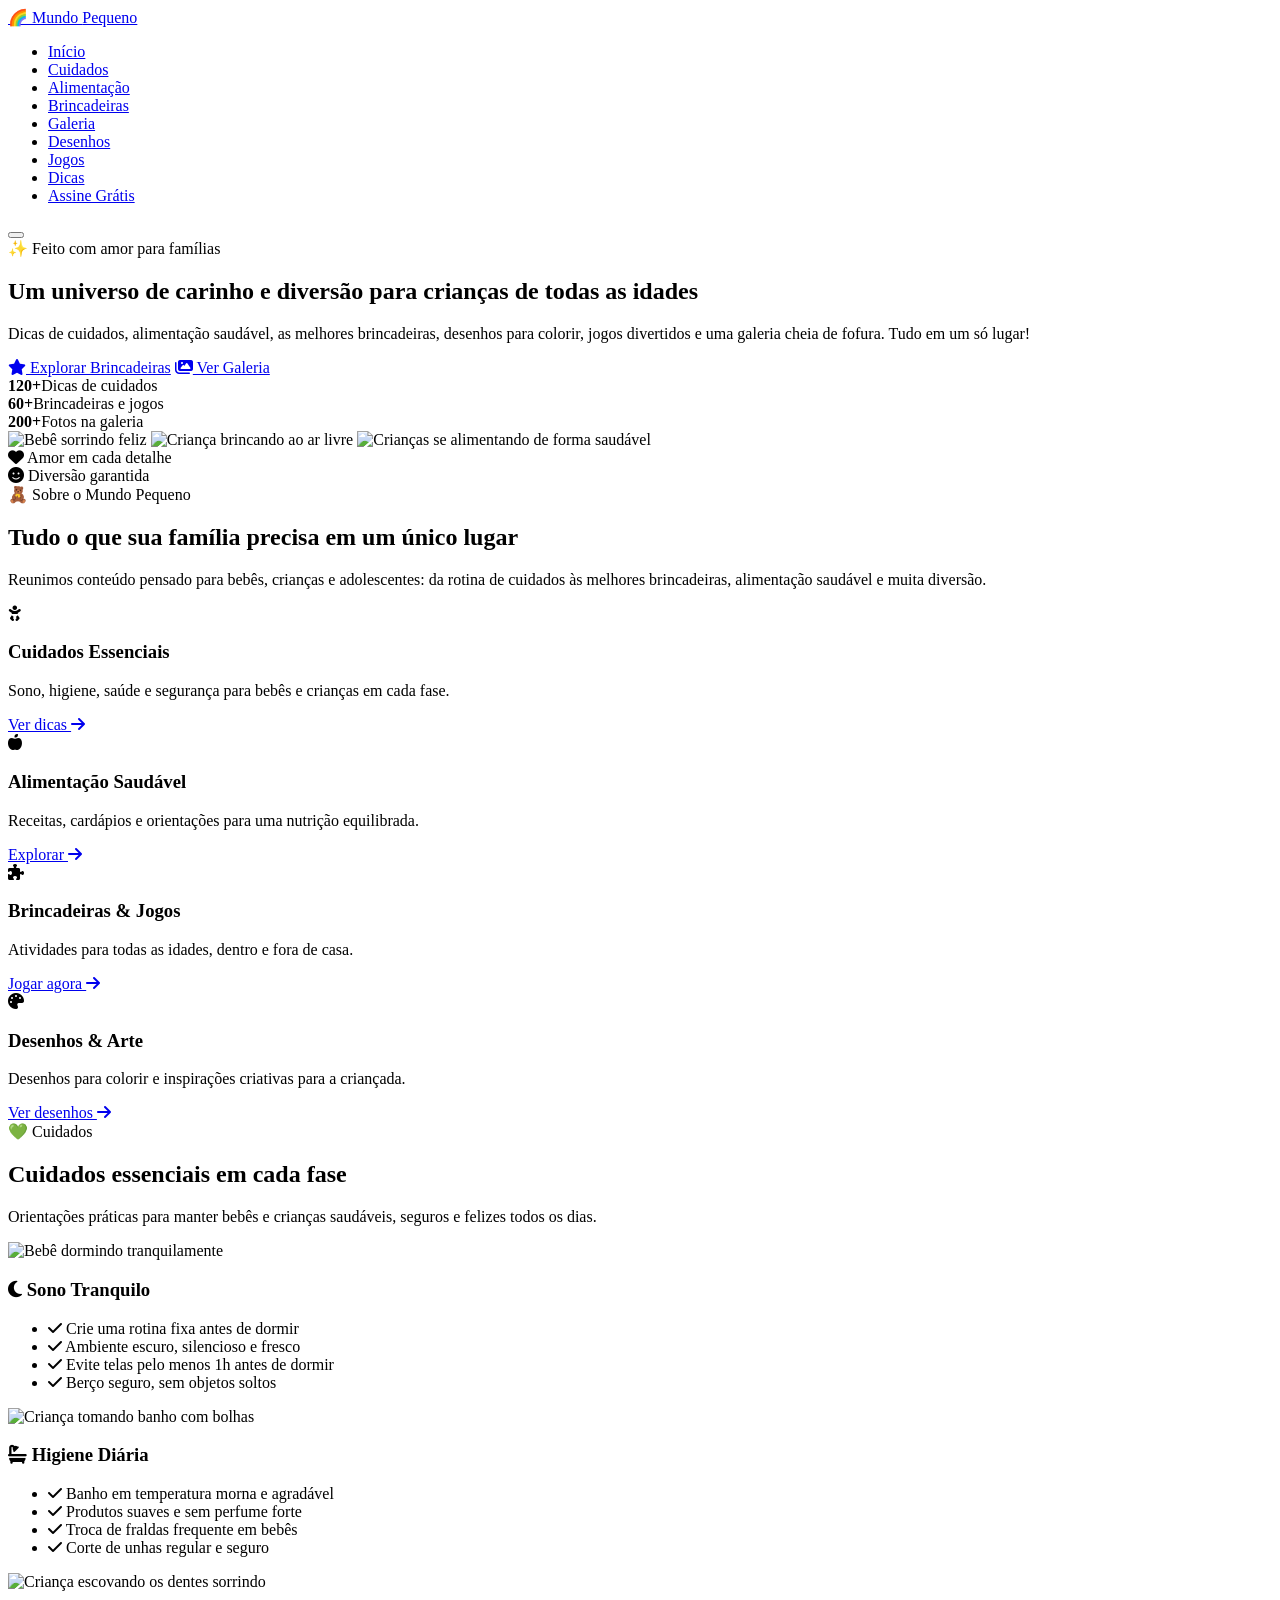
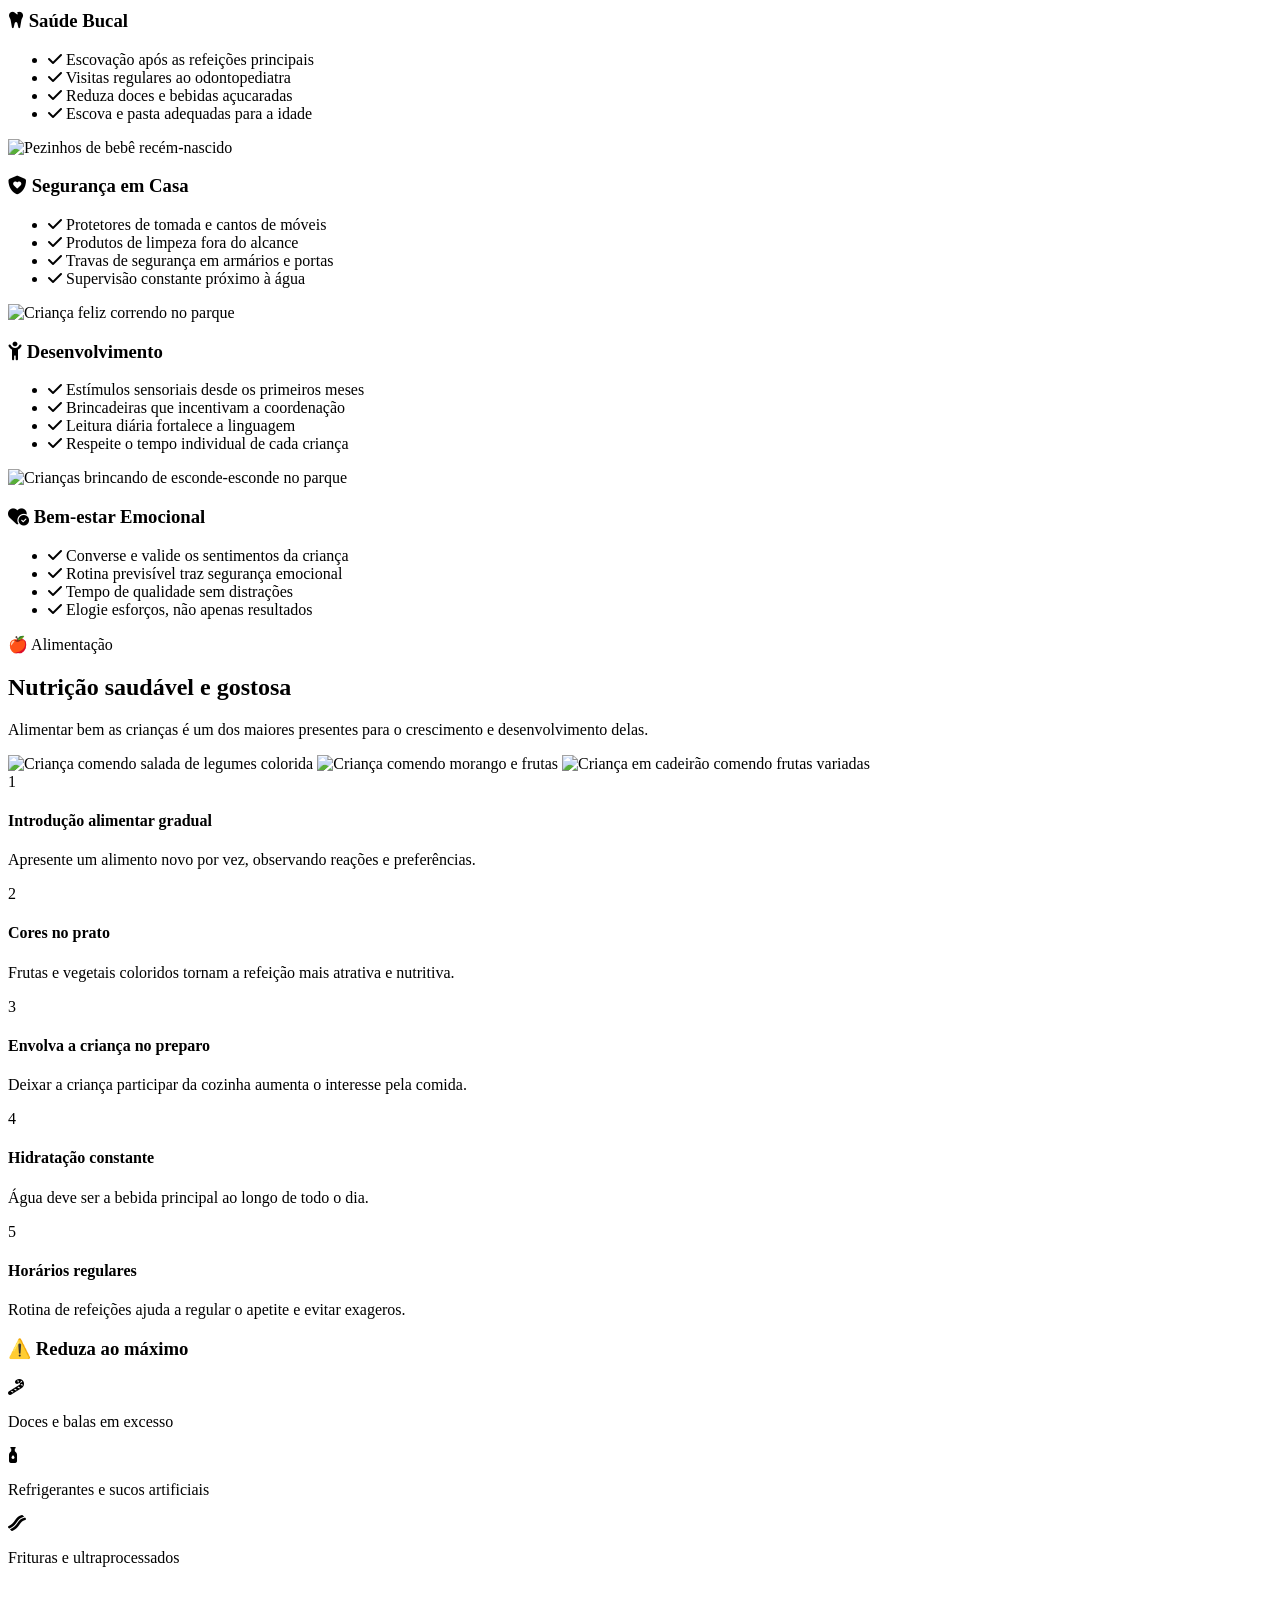
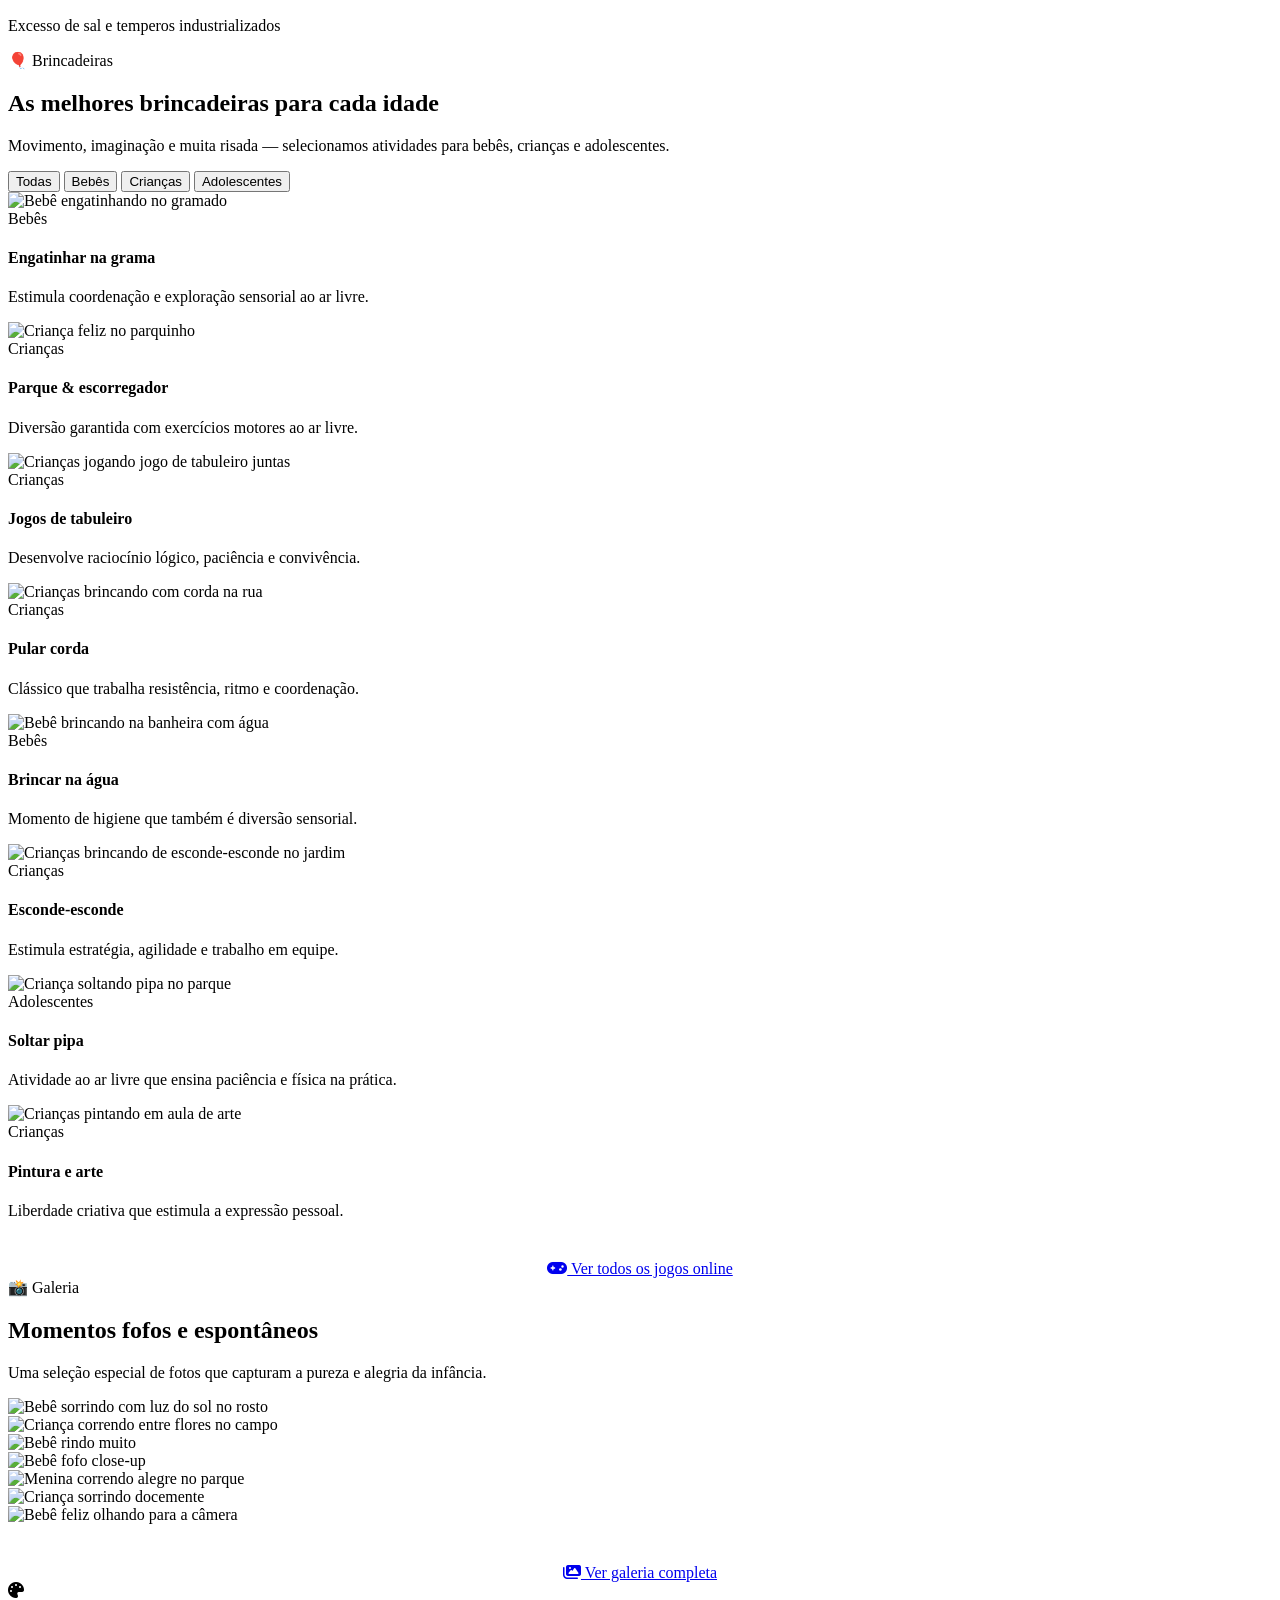
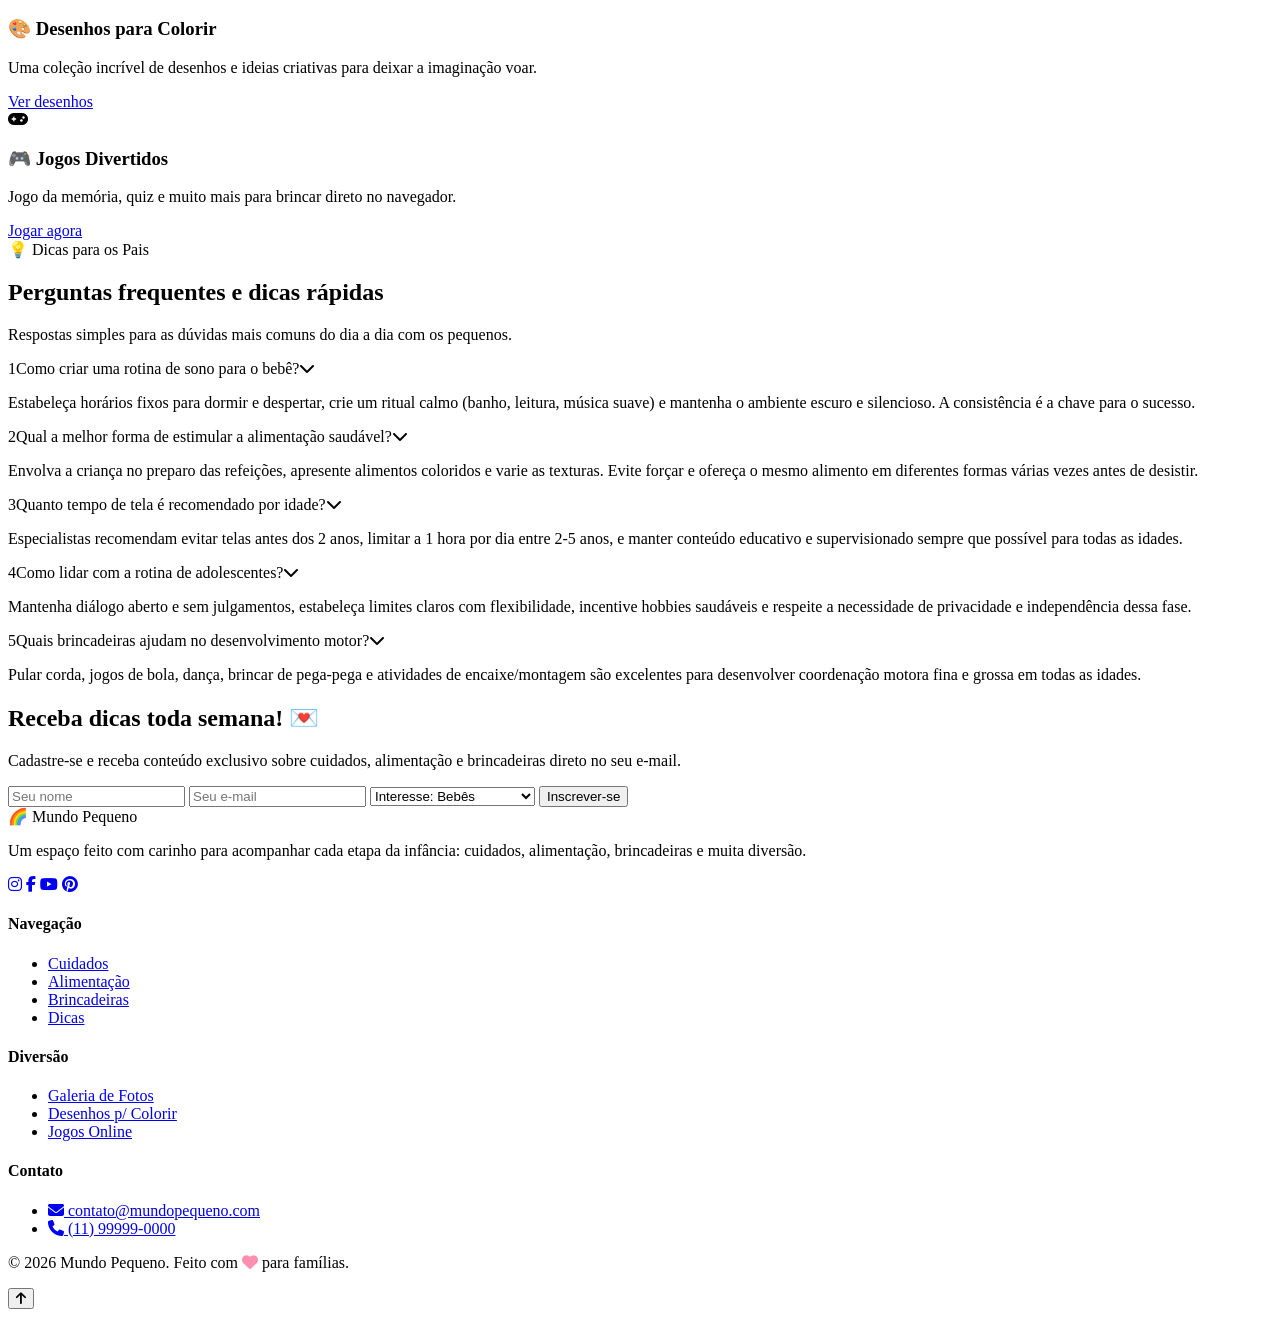
==== index.html @ c7234afe "Add files via upload" ====
<!DOCTYPE html>
<html lang="pt-BR">
<head>
<meta charset="UTF-8">
<meta name="viewport" content="width=device-width, initial-scale=1.0">
<title>Mundo Pequeno 🌈 | Cuidados, Alimentação, Brincadeiras e Diversão Infantil</title>
<meta name="description" content="Site completo para o universo infantil: dicas de cuidados, alimentação saudável, brincadeiras, galeria de fotos, desenhos para colorir e jogos para bebês, crianças e adolescentes.">
<link rel="icon" href="https://cdn.jsdelivr.net/gh/twitter/twemoji@14.0.2/assets/72x72/1f308.png">

<!-- Fonts -->
<link rel="preconnect" href="https://fonts.googleapis.com">
<link href="https://fonts.googleapis.com/css2?family=Baloo+2:wght@500;600;700;800&family=Nunito:wght@400;600;700;800&display=swap" rel="stylesheet">
<!-- Font Awesome -->
<link rel="stylesheet" href="https://cdn.jsdelivr.net/npm/@fortawesome/fontawesome-free@6.4.0/css/all.min.css">
<!-- Styles -->
<link rel="stylesheet" href="css/style.css">
</head>
<body>

<!-- ===================== HEADER ===================== -->
<header class="site-header">
  <nav class="nav">
    <a href="index.html" class="logo"><span class="emoji-logo">🌈</span> Mundo <span>Pequeno</span></a>
    <ul class="nav-links" id="navLinks">
      <li><a href="index.html" class="active">Início</a></li>
      <li><a href="index.html#cuidados">Cuidados</a></li>
      <li><a href="index.html#alimentacao">Alimentação</a></li>
      <li><a href="index.html#brincadeiras">Brincadeiras</a></li>
      <li><a href="galeria.html">Galeria</a></li>
      <li><a href="desenhos.html">Desenhos</a></li>
      <li><a href="jogos.html">Jogos</a></li>
      <li><a href="index.html#dicas">Dicas</a></li>
      <li class="nav-cta"><a href="index.html#newsletter" class="btn btn-primary btn-sm">Assine Grátis</a></li>
    </ul>
    <button class="nav-toggle" id="navToggle" aria-label="Abrir menu"><span></span><span></span><span></span></button>
  </nav>
</header>

<!-- ===================== HERO ===================== -->
<section class="hero">
  <div class="hero-blob blob1"></div>
  <div class="hero-blob blob2"></div>
  <div class="hero-blob blob3"></div>
  <div class="container">
    <div class="hero-text reveal">
      <div class="section-tag yellow">✨ Feito com amor para famílias</div>
      <h1>Um universo de <span class="highlight">carinho e diversão</span> para crianças de todas as idades</h1>
      <p>Dicas de cuidados, alimentação saudável, as melhores brincadeiras, desenhos para colorir, jogos divertidos e uma galeria cheia de fofura. Tudo em um só lugar!</p>
      <div class="hero-actions">
        <a href="#brincadeiras" class="btn btn-primary"><i class="fa-solid fa-star"></i> Explorar Brincadeiras</a>
        <a href="galeria.html" class="btn btn-outline"><i class="fa-solid fa-images"></i> Ver Galeria</a>
      </div>
      <div class="hero-stats">
        <div><strong>120+</strong><span>Dicas de cuidados</span></div>
        <div><strong>60+</strong><span>Brincadeiras e jogos</span></div>
        <div><strong>200+</strong><span>Fotos na galeria</span></div>
      </div>
    </div>
    <div class="hero-visual reveal">
      <div class="hero-collage">
        <img class="img-a" src="https://sspark.genspark.ai/cfimages?u1=ndhddeLZFWGT2QNLQLzmzCzusl1w2wdhWSH6RtxrP0ZmwlwBD2rYt%2BAk1T1cfhvJv9oaSDErAEjLbPTglNGLpMYn3vOj9%2BGTQF0q&u2=%2FpJAjtqTDEt%2Bv%2FnV&width=2560" alt="Bebê sorrindo feliz">
        <img class="img-b" src="https://sspark.genspark.ai/cfimages?u1=sq%2FdChuBsilrIP0kUiHwhEnHzd21ASDwmM4%2FX1Q2prAy%2FHlsdmsuT29CQCB0xhvbdVTfQ4jKev2x16%2BxjpSe3aecvdFaQqA3PClxIDDxd3gYcErjgdaeg5ebf7ZAbTrmDshU4rAj7OAtQ36Ijgp3hPjaivil9%2BxL4hEMaro5qu2HPexer6CP4VsibmePYTFvgov9rE9KMGYHrJi2E41amC5YhWYyPbE963RKEIhJ1jgO%2B1okI%2BOQ%2Fixalp9OQj6JjfrClPlvh3zZzdbg6FYpjcZEMfpAiT3H0Sn%2FFqn4ydJrOk9ASRVih2UBYKpBSlzKRWIW2mLkzseziK8yDk3sRILpL%2B51grY9Fn5dU75UTowiDeXPWsBm4HMZSLF9lea4HuyIcrsiCw%3D%3D&u2=JjXtiTSMwsQxv06s&width=2560" alt="Criança brincando ao ar livre">
        <img class="img-c" src="https://sspark.genspark.ai/cfimages?u1=r4Ri88BT7HFJQ0FpOQrWkrVo%2Ba35sAXn6kMqQ68KtFivlke5jJFszJsAVTYFjuXnDdPZ1t64f9bNAXzkN65nDg3AL8Xf%2FTyO5yVhVOJXU%2B%2BkOhpqom5V&u2=1a46YhzGxe0jX9Fd&width=2560" alt="Crianças se alimentando de forma saudável">
      </div>
      <div class="hero-sticker sticker1"><i class="fa-solid fa-heart"></i> Amor em cada detalhe</div>
      <div class="hero-sticker sticker2"><i class="fa-solid fa-face-smile"></i> Diversão garantida</div>
    </div>
  </div>
</section>

<!-- ===================== FEATURES / SOBRE ===================== -->
<section id="sobre">
  <div class="container">
    <div class="section-head reveal">
      <div class="section-tag">🧸 Sobre o Mundo Pequeno</div>
      <h2>Tudo o que sua família precisa em um único lugar</h2>
      <p>Reunimos conteúdo pensado para bebês, crianças e adolescentes: da rotina de cuidados às melhores brincadeiras, alimentação saudável e muita diversão.</p>
    </div>
    <div class="features-grid">
      <div class="feature-card reveal">
        <div class="feature-icon"><i class="fa-solid fa-baby"></i></div>
        <h3>Cuidados Essenciais</h3>
        <p>Sono, higiene, saúde e segurança para bebês e crianças em cada fase.</p>
        <a href="#cuidados" class="feature-link">Ver dicas <i class="fa-solid fa-arrow-right"></i></a>
      </div>
      <div class="feature-card reveal">
        <div class="feature-icon"><i class="fa-solid fa-apple-whole"></i></div>
        <h3>Alimentação Saudável</h3>
        <p>Receitas, cardápios e orientações para uma nutrição equilibrada.</p>
        <a href="#alimentacao" class="feature-link">Explorar <i class="fa-solid fa-arrow-right"></i></a>
      </div>
      <div class="feature-card reveal">
        <div class="feature-icon"><i class="fa-solid fa-puzzle-piece"></i></div>
        <h3>Brincadeiras & Jogos</h3>
        <p>Atividades para todas as idades, dentro e fora de casa.</p>
        <a href="jogos.html" class="feature-link">Jogar agora <i class="fa-solid fa-arrow-right"></i></a>
      </div>
      <div class="feature-card reveal">
        <div class="feature-icon"><i class="fa-solid fa-palette"></i></div>
        <h3>Desenhos & Arte</h3>
        <p>Desenhos para colorir e inspirações criativas para a criançada.</p>
        <a href="desenhos.html" class="feature-link">Ver desenhos <i class="fa-solid fa-arrow-right"></i></a>
      </div>
    </div>
  </div>
</section>

<!-- ===================== CUIDADOS ===================== -->
<section id="cuidados" class="cuidados-section">
  <div class="container">
    <div class="section-head reveal">
      <div class="section-tag green">💚 Cuidados</div>
      <h2>Cuidados essenciais em cada fase</h2>
      <p>Orientações práticas para manter bebês e crianças saudáveis, seguros e felizes todos os dias.</p>
    </div>
    <div class="cuidados-grid">
      <div class="cuidado-card reveal">
        <img src="https://sspark.genspark.ai/cfimages?u1=lqxjFW4EWamgClfJaOi7j3qQrhrckqUYXG%2BBSBIE9vl8zCY6faBtvGXS0LJOXTqwElRRoZD%2FazyrmLFX%2Fxf0LM5llwIDwR5S3mZoVtj7sfRWgij8uOy%2BXg%3D%3D&u2=bfh9ZD2XS4rYUA5O&width=2560" alt="Bebê dormindo tranquilamente">
        <div class="cuidado-body">
          <h3><i class="fa-solid fa-moon"></i> Sono Tranquilo</h3>
          <ul>
            <li><i class="fa-solid fa-check"></i> Crie uma rotina fixa antes de dormir</li>
            <li><i class="fa-solid fa-check"></i> Ambiente escuro, silencioso e fresco</li>
            <li><i class="fa-solid fa-check"></i> Evite telas pelo menos 1h antes de dormir</li>
            <li><i class="fa-solid fa-check"></i> Berço seguro, sem objetos soltos</li>
          </ul>
        </div>
      </div>
      <div class="cuidado-card reveal">
        <img src="https://sspark.genspark.ai/cfimages?u1=3hzPzi%2FlWdgzvvhQvLQppEKipWoZSXe8s3RhnkZc2P5yAjwGRBTB5sO%2BJKe%2BFnP%2BGKwkSBRarwbZQ9JE%2BCOwZd0vJzrrh8pve8WIpVD%2FXjL4ffl1QKHhltVjweWtgAngxQxthczsH98G&u2=s6V7SWyBQr2RfD75&width=2560" alt="Criança tomando banho com bolhas">
        <div class="cuidado-body">
          <h3><i class="fa-solid fa-bath"></i> Higiene Diária</h3>
          <ul>
            <li><i class="fa-solid fa-check"></i> Banho em temperatura morna e agradável</li>
            <li><i class="fa-solid fa-check"></i> Produtos suaves e sem perfume forte</li>
            <li><i class="fa-solid fa-check"></i> Troca de fraldas frequente em bebês</li>
            <li><i class="fa-solid fa-check"></i> Corte de unhas regular e seguro</li>
          </ul>
        </div>
      </div>
      <div class="cuidado-card reveal">
        <img src="https://sspark.genspark.ai/cfimages?u1=ey9y7p5x02z2zT83NVt3p1A9sggBs3zVqEpghvtxPZhaxWQaR10sMzQ5%2FCbDbmUW7YM9H9wj%2BmbscYWw5DpZxo856wpdLZpDIhcq%2BEWYGLh8zKBxHRClBIBMx9rrL84wZKJmUvsxHCPqOFc%3D&u2=iGVSngYxK3zg8Rce&width=2560" alt="Criança escovando os dentes sorrindo">
        <div class="cuidado-body">
          <h3><i class="fa-solid fa-tooth"></i> Saúde Bucal</h3>
          <ul>
            <li><i class="fa-solid fa-check"></i> Escovação após as refeições principais</li>
            <li><i class="fa-solid fa-check"></i> Visitas regulares ao odontopediatra</li>
            <li><i class="fa-solid fa-check"></i> Reduza doces e bebidas açucaradas</li>
            <li><i class="fa-solid fa-check"></i> Escova e pasta adequadas para a idade</li>
          </ul>
        </div>
      </div>
      <div class="cuidado-card reveal">
        <img src="https://sspark.genspark.ai/cfimages?u1=GqDWG23xCzHfJBTRkZeLnIqSGfOPdhkVPpeD1703GwXiyoiWSaqoHYmYqNs%2BW8WijkrIZ8GRK2JBOWyUqSAaiVXEZqMDWj%2Bqi0j6NTELcP6hO2F2MH6U8Drpd6QCR8E%3D&u2=B2mxKicVVddRcngL&width=2560" alt="Pezinhos de bebê recém-nascido">
        <div class="cuidado-body">
          <h3><i class="fa-solid fa-shield-heart"></i> Segurança em Casa</h3>
          <ul>
            <li><i class="fa-solid fa-check"></i> Protetores de tomada e cantos de móveis</li>
            <li><i class="fa-solid fa-check"></i> Produtos de limpeza fora do alcance</li>
            <li><i class="fa-solid fa-check"></i> Travas de segurança em armários e portas</li>
            <li><i class="fa-solid fa-check"></i> Supervisão constante próximo à água</li>
          </ul>
        </div>
      </div>
      <div class="cuidado-card reveal">
        <img src="https://sspark.genspark.ai/cfimages?u1=r4Ri88BT7HFJQ0FpOQrWkrVo%2Ba35sAXn6kMqQ68KtFivlke5jJFszJsAVTYFjuXnDdPZ1t64f9bNAXzkN65nDg3AL8Xf%2FTyO5yVhVOJXU%2B%2BkOhpqom5V&u2=1a46YhzGxe0jX9Fd&width=2560" alt="Criança feliz correndo no parque">
        <div class="cuidado-body">
          <h3><i class="fa-solid fa-child-reaching"></i> Desenvolvimento</h3>
          <ul>
            <li><i class="fa-solid fa-check"></i> Estímulos sensoriais desde os primeiros meses</li>
            <li><i class="fa-solid fa-check"></i> Brincadeiras que incentivam a coordenação</li>
            <li><i class="fa-solid fa-check"></i> Leitura diária fortalece a linguagem</li>
            <li><i class="fa-solid fa-check"></i> Respeite o tempo individual de cada criança</li>
          </ul>
        </div>
      </div>
      <div class="cuidado-card reveal">
        <img src="https://sspark.genspark.ai/cfimages?u1=zIX9o4x3z6KH9tD9zTuEuiXHLIKf2rS5O%2BJs%2BmXN%2BcTuvTehCkzPmVnLlzbAIiXDXrfaTIdqW0TjTwdDSJ6gE6YTjxG2AZzJnH0HW6meor0aIV0FEryC%2FhxWPiUdqLJQu7WPuCyxLilllU4muFNAEx%2Biag%3D%3D&u2=KTcwrXeIgag5ppl1&width=2560" alt="Crianças brincando de esconde-esconde no parque">
        <div class="cuidado-body">
          <h3><i class="fa-solid fa-heart-circle-check"></i> Bem-estar Emocional</h3>
          <ul>
            <li><i class="fa-solid fa-check"></i> Converse e valide os sentimentos da criança</li>
            <li><i class="fa-solid fa-check"></i> Rotina previsível traz segurança emocional</li>
            <li><i class="fa-solid fa-check"></i> Tempo de qualidade sem distrações</li>
            <li><i class="fa-solid fa-check"></i> Elogie esforços, não apenas resultados</li>
          </ul>
        </div>
      </div>
    </div>
  </div>
</section>

<!-- ===================== ALIMENTAÇÃO ===================== -->
<section id="alimentacao" class="alimentacao-section">
  <div class="container">
    <div class="section-head reveal">
      <div class="section-tag yellow">🍎 Alimentação</div>
      <h2>Nutrição saudável e gostosa</h2>
      <p>Alimentar bem as crianças é um dos maiores presentes para o crescimento e desenvolvimento delas.</p>
    </div>
    <div class="alimentacao-wrap">
      <div class="alimentacao-imgs reveal">
        <img src="https://sspark.genspark.ai/cfimages?u1=ZKTM0e5CzXag6FHr%2B5U7Ea8sr9tWd%2B0Kv%2F19orjW7xzfxcWVRiq2DzjCu3D8LRmArNO6lWsaVP60xgjQvDSffSvbUJLDsTP%2BtN%2BZA%2FeQfewbdvDUlJJKfoTht6je3oleZ8IU5WjwO%2Fw3ft8j14mB9d9UUqb87VC8nVnbDwa9nardIBvo2hw%3D&u2=2hmnY5ufBSFMyHn7&width=2560" alt="Criança comendo salada de legumes colorida">
        <img src="https://sspark.genspark.ai/cfimages?u1=9FxZXdM4X4CzOMcz3gTHTyas1kIEHZJN12BxcW1SlRtGMaehAtfrirt5HQFbJVjVk7xa3nz%2FELOdaUDOUrVTUymYnw40bvQy07XpS7xs2qSfy9FskDpMtvTRBbnT1rObOOAXxnR7ljIhXD0OyQ9QrkVKyqpJoX42kvm%2BRxe6vRT1zEdbNLU5r9oHgi6O0zL9KoLrXtHz2ph8XJ6kkJwSRuVQbZRuvFruAl19jXsMpg9X%2FYKhVhE%2B2MFSSIdjP56OTeE%3D&u2=9HQf231Tcwx0kzrl&width=2560" alt="Criança comendo morango e frutas">
        <img src="https://sspark.genspark.ai/cfimages?u1=86lqR08vA5sWLrkDV4EsVoRUqktRRds6ESJ%2B%2FUfinsac5YedhL5WdPklPvlC%2BTSqW67JJ3TlSVY0QU8QCVzZT%2BdVcO3mgRHmUv05ErMwGKTNpexl6Dhu8gX8v1TBcQ%3D%3D&u2=K5OYk6gUGHNbGBi9&width=2560" alt="Criança em cadeirão comendo frutas variadas">
      </div>
      <div class="plate-tips">
        <div class="plate-tip reveal">
          <div class="num">1</div>
          <div><h4>Introdução alimentar gradual</h4><p>Apresente um alimento novo por vez, observando reações e preferências.</p></div>
        </div>
        <div class="plate-tip reveal">
          <div class="num">2</div>
          <div><h4>Cores no prato</h4><p>Frutas e vegetais coloridos tornam a refeição mais atrativa e nutritiva.</p></div>
        </div>
        <div class="plate-tip reveal">
          <div class="num">3</div>
          <div><h4>Envolva a criança no preparo</h4><p>Deixar a criança participar da cozinha aumenta o interesse pela comida.</p></div>
        </div>
        <div class="plate-tip reveal">
          <div class="num">4</div>
          <div><h4>Hidratação constante</h4><p>Água deve ser a bebida principal ao longo de todo o dia.</p></div>
        </div>
        <div class="plate-tip reveal">
          <div class="num">5</div>
          <div><h4>Horários regulares</h4><p>Rotina de refeições ajuda a regular o apetite e evitar exageros.</p></div>
        </div>
      </div>
    </div>

    <div class="food-avoid reveal">
      <h3>⚠️ Reduza ao máximo</h3>
      <div class="avoid-grid">
        <div class="item"><i class="fa-solid fa-candy-cane"></i><p>Doces e balas em excesso</p></div>
        <div class="item"><i class="fa-solid fa-bottle-droplet"></i><p>Refrigerantes e sucos artificiais</p></div>
        <div class="item"><i class="fa-solid fa-bacon"></i><p>Frituras e ultraprocessados</p></div>
        <div class="item"><i class="fa-solid fa-salt-shaker"></i><p>Excesso de sal e temperos industrializados</p></div>
      </div>
    </div>
  </div>
</section>

<!-- ===================== BRINCADEIRAS ===================== -->
<section id="brincadeiras" class="brincadeiras-section">
  <div class="container">
    <div class="section-head reveal">
      <div class="section-tag blue">🎈 Brincadeiras</div>
      <h2>As melhores brincadeiras para cada idade</h2>
      <p>Movimento, imaginação e muita risada — selecionamos atividades para bebês, crianças e adolescentes.</p>
    </div>
    <div class="age-filters">
      <button class="active" data-filter="all">Todas</button>
      <button data-filter="bebe">Bebês</button>
      <button data-filter="crianca">Crianças</button>
      <button data-filter="adolescente">Adolescentes</button>
    </div>
    <div class="play-grid" id="playGrid">
      <div class="play-card reveal" data-cat="bebe">
        <img src="https://sspark.genspark.ai/cfimages?u1=GZcavKBhvGjLHQvYLj1cSE5FK9rAeLmlykykEyldJu1PBx9g099fC5qmTVgqDJdPLSYPnDcXmKaKosiJGXWiotTIvlpgbD4%2B6Oy7rMkeWN9xpmXHD%2FDef%2FgY&u2=VCSDzIK2xeZBY9p%2B&width=2560" alt="Bebê engatinhando no gramado">
        <div class="play-card-overlay"><span class="tag">Bebês</span><h4>Engatinhar na grama</h4><p>Estimula coordenação e exploração sensorial ao ar livre.</p></div>
      </div>
      <div class="play-card reveal" data-cat="crianca">
        <img src="https://sspark.genspark.ai/cfimages?u1=tfgzabFPTN7gDcPm0W%2Ff1U2ylG9rgYPWt9s4n8hMaOpJk04SmQhW%2FwLUrqzEWS2iR5%2FKY%2BsbI1MopmBAGgN6iBEBTyBRGRekgmugYwn8I6mC9HODR1En1IfvfwY386v52Jy1R19PrkYqlc53d0jvzapM8gzYyrd8OdZBrw%3D%3D&u2=%2BKFt4yvjgpIqNoci&width=2560" alt="Criança feliz no parquinho">
        <div class="play-card-overlay"><span class="tag">Crianças</span><h4>Parque & escorregador</h4><p>Diversão garantida com exercícios motores ao ar livre.</p></div>
      </div>
      <div class="play-card reveal" data-cat="crianca">
        <img src="https://sspark.genspark.ai/cfimages?u1=ssRqP7p%2Boz60iiPyzJMyf40JxpQDgCEq5Igtz%2BaG9sLcuI1HTuAIgXFgb0WYiDtpnkJ6HEnk3u65NpiPiXkw%2F3u9Q7PEmyEih5lGkkYd%2Fnb8EmFEH2ARtwecJAqbEEdb5mZUbfGGgqskpNyGRuCK3XD9ZxlI5yWUQA%3D%3D&u2=wAP6ibP9NDzgJ%2BlP&width=2560" alt="Crianças jogando jogo de tabuleiro juntas">
        <div class="play-card-overlay"><span class="tag">Crianças</span><h4>Jogos de tabuleiro</h4><p>Desenvolve raciocínio lógico, paciência e convivência.</p></div>
      </div>
      <div class="play-card reveal" data-cat="adolescente">
        <img src="https://sspark.genspark.ai/cfimages?u1=b5iQfPULZfsXbhUaqRaP7CISdtkT1hkvnxKXjVybNKvUUQCOmRvNQbS2TdpFTGiKDgcts0X3qG3jQYtk0KEnct4fQ4gmR3nFEQ7bH8Pm7woQyl6fAvV3B1P08Kqv9jXmOQ%3D%3D&u2=fCo6V5jdaEC6CUcN&width=2560" alt="Crianças brincando com corda na rua">
        <div class="play-card-overlay"><span class="tag">Crianças</span><h4>Pular corda</h4><p>Clássico que trabalha resistência, ritmo e coordenação.</p></div>
      </div>
      <div class="play-card reveal" data-cat="bebe">
        <img src="https://sspark.genspark.ai/cfimages?u1=WsCF8FTNoOvU%2BGmLFBYu3pPQGzKQx5dNZfmNrUOeb%2F4bsdCBF8WnTIqMRlREtEN5kYAlYG%2Fv6K96vMJu%2FpOMwq1u4iy60wDTe1mD56PbuUaqEXaEYwZ33H8Ip%2FwB80XV&u2=3O9%2FfHzK54OZhAXM&width=2560" alt="Bebê brincando na banheira com água">
        <div class="play-card-overlay"><span class="tag">Bebês</span><h4>Brincar na água</h4><p>Momento de higiene que também é diversão sensorial.</p></div>
      </div>
      <div class="play-card reveal" data-cat="crianca">
        <img src="https://sspark.genspark.ai/cfimages?u1=JRXGyfvhdbgeaXRARNCjpbID2xr7aeG57Gp6lYn4SQ9RtnUomC1nlRsrfz27rqwLVw6C%2BJHiDoCyhcS2B6qj2FYBRFA6bboLx%2FHUktshMMp0UfvQ9N5KGfmaBVWJdTQLR0xA3OiJosE2VkbWHJU5UvHXVNVX%2Fh3C1g%3D%3D&u2=7bhvJANsAh4cPqdR&width=2560" alt="Crianças brincando de esconde-esconde no jardim">
        <div class="play-card-overlay"><span class="tag">Crianças</span><h4>Esconde-esconde</h4><p>Estimula estratégia, agilidade e trabalho em equipe.</p></div>
      </div>
      <div class="play-card reveal" data-cat="adolescente">
        <img src="https://sspark.genspark.ai/cfimages?u1=1Fto99xITCwhFB8%2B5HtOlHPYJwrbszl1hx77c2Ob0JB8L7FdaOWtxvMlHomz2e%2BvvKUjw2hKQdYCW74EpMnTlNPe8OHSgJ1PrK8iMXfpBzcGsKsQuvMxYYYvxVoT8x0VgmHBMVJ2POoCBm1kFr8yKlo%2Ba6c3braZTQ%3D%3D&u2=MU2CLRSvXlZx8ZyN&width=2560" alt="Criança soltando pipa no parque">
        <div class="play-card-overlay"><span class="tag">Adolescentes</span><h4>Soltar pipa</h4><p>Atividade ao ar livre que ensina paciência e física na prática.</p></div>
      </div>
      <div class="play-card reveal" data-cat="crianca">
        <img src="https://sspark.genspark.ai/cfimages?u1=aX8Zofcm4DAO5x5znqSIduQWsm4Ck3ki2Zjb9fmflA6MuWwp1IG4y86abOy7NKKEnNt5qRHFZpm5s2qRPjF4mp6ahHuhcM6dtTK7%2BV%2F6FjDUKlWMLorTW7UleexSlNXi75QVvOgNCPNfBzIp8a8EzOj3gIrboZIKhKQBGQY35HjudR0rTxTrd29me5umbTcs8AMf4z2uUwr0DuTX4cdzaoaNgctVLEkuh3kT&u2=xWXws6ZHVBcLA3tJ&width=2560" alt="Crianças pintando em aula de arte">
        <div class="play-card-overlay"><span class="tag">Crianças</span><h4>Pintura e arte</h4><p>Liberdade criativa que estimula a expressão pessoal.</p></div>
      </div>
    </div>
    <div style="text-align:center;margin-top:40px;">
      <a href="jogos.html" class="btn btn-secondary"><i class="fa-solid fa-gamepad"></i> Ver todos os jogos online</a>
    </div>
  </div>
</section>

<!-- ===================== GALERIA PREVIEW ===================== -->
<section id="galeria-preview" class="gallery-section">
  <div class="container">
    <div class="section-head reveal">
      <div class="section-tag">📸 Galeria</div>
      <h2>Momentos fofos e espontâneos</h2>
      <p>Uma seleção especial de fotos que capturam a pureza e alegria da infância.</p>
    </div>
    <div class="gallery-grid">
      <div class="gallery-item big reveal"><img src="https://sspark.genspark.ai/cfimages?u1=wyLe3C%2FAatpw%2FO4%2FJGMvjrgKcWoxJjUubyipTF%2FmRkcZkCUZC0ElCqLG8GH1RtX7pW635uxzYXK0th3lJWpb%2FtLRLevfHsQp%2B%2FsfWTzB47OzOsWj92z8WtKt3IEaE1g%3D&u2=%2BPU1qNR4vR9eNOVG&width=2560" alt="Bebê sorrindo com luz do sol no rosto"></div>
      <div class="gallery-item reveal"><img src="https://sspark.genspark.ai/cfimages?u1=59ISI4aFKnPtWzOcBTF0I5ml5RJXpm5B3AfBr2Erm9TeOmwFgueIEve2jPlzuM46gnMAi53AapqGLBo0E2CuCd7VEn5RWjH8NbwACZI96RKM98XP%2F1CQaHisSA7GuGvZbXMqs8y6SAXkcRGLWAJMpjZWzwGOJZZxLCQJP1g0g6ZC9rir9vIqbgoHP2moUMwQ%2FQFh993Lb4isltNryDFymv7yGeEcs%2F4JXQm5btyzPd5uQrDFDeWNV3%2BuuDfu08QDfPqDxPw8FwPi%2B%2BfpMYrJUshYjNnGT49L5piJLTrHBk%2FGUFnyHLK0v5kTRoIH1S5oiEUplZV1FyTTrsb8HQ17k%2ByeW4ojQhJ32U48ofLu4xlV9q1k48qzZprQzNOdkIWRteJuSw%3D%3D&u2=sn4Roj9m0N7NNnrb&width=2560" alt="Criança correndo entre flores no campo"></div>
      <div class="gallery-item reveal"><img src="https://sspark.genspark.ai/cfimages?u1=8L2IFlPkdaG%2FIW3AeMYnHKb4eAwyjwd8dw22cgdGkTfwISY3p1%2FhVpr8Nta03a7AEeLAphwVBm%2BUW2LVDxcgH6xd5I%2FwoS0oSSRqjXibA%2Bd6pWyJEW%2BmxaOGnXrDiw%3D%3D&u2=kWhI%2BEYVxFTC4DdW&width=2560" alt="Bebê rindo muito"></div>
      <div class="gallery-item reveal"><img src="https://sspark.genspark.ai/cfimages?u1=nSkT0t7nMFKpLuXsFscAIu6YBdMsJHf5hc7i%2FyCXRW3bRyOsYB9TfGbBkV8WTERxIGZbdeXm1TzRTCR2XvfxIrx3dXwN8hUG66l93VvWFYq0RHcwTFc7QH1au1a5OkRutzT%2FSqoSWOZs%2BxHULO1X8UY3XrJZMIPidQQfKF8nFTiYUZowz%2Fy4MwzSMY8TH6r6rdNrrvPdiO2BBJWKzJvbkiKhiYYpR4dZeQpNS1c0Pe%2BMOnPsiVyqrP2ezf313G8qig6XODM7vVbfgKGphIifDA%3D%3D&u2=FmXquI4T0TN6zmR3&width=2560" alt="Bebê fofo close-up"></div>
      <div class="gallery-item reveal"><img src="https://sspark.genspark.ai/cfimages?u1=fBDyU491KCCqEEFu7%2FhmPNwWjkM%2F2XoJVQUx02vh%2FolGIvzcqIdsznbCpgeQtoPpkAKB2pBQ6ruElIrLAnjWRtsxDEQAoI4FyH08cp%2B3tQS%2FheKLW9XnB6l4hBnWvF8aiOzVW2SUGP3YvSuy%2FoOx&u2=zw8rZxPJIC1Qbc1S&width=2560" alt="Menina correndo alegre no parque"></div>
      <div class="gallery-item reveal"><img src="https://sspark.genspark.ai/cfimages?u1=iX%2FcjjKhYHakDychB4dd65nDWZTP7YdqK0L5p4qJrtPO%2Fo1oLBIzZ5h5Zdf6AMv9zXLf9a%2FmD93A%2F%2F4i%2BN1ulCFYcjLojFNTyr8uEio4cR%2F%2F9usoDlWw1AC8&u2=0lKtJVY3PHQSJ%2B7u&width=2560" alt="Criança sorrindo docemente"></div>
      <div class="gallery-item reveal"><img src="https://sspark.genspark.ai/cfimages?u1=QFUgrlqYMWUGpckFBecE6Qmi12Po00zPSMAlkrk3pRzpf3bqyqPEvLb8aQjpk%2BENBn958FL8WgsAIP5aT5bQKaC6ATX2U6tXKFA0JPrKcOA5IbIYOGYSfyAIJbRQy39AOHQLVo0QPy5nz0M028n%2BCH2N4YJErxb8Dui6L3aRgna%2B7t8z15k96VBXgCN2YZbHirjOUc5qY4G8u7sWNY%2BfPY%2BvwLfpK4wR2eMaXrGicH8aK%2BTFfNWNT9SgnsUcSMIpqdbQ5%2FFN9xZyi6EJcHcCbj3MCW5J1njCgttwimSrxTgpqotKLPxE7unvpRMLaJcWpX8wS9gwOb4%3D&u2=rJJyMFOs5nOMC4Y9&width=2560" alt="Bebê feliz olhando para a câmera"></div>
    </div>
    <div style="text-align:center;margin-top:40px;">
      <a href="galeria.html" class="btn btn-primary"><i class="fa-solid fa-images"></i> Ver galeria completa</a>
    </div>
  </div>
</section>

<!-- ===================== CTA DESENHOS / JOGOS ===================== -->
<section id="cta-desenhos-jogos" style="background:#fff;">
  <div class="container">
    <div class="cta-duo">
      <div class="cta-card desenhos reveal">
        <i class="fa-solid fa-palette deco"></i>
        <h3>🎨 Desenhos para Colorir</h3>
        <p>Uma coleção incrível de desenhos e ideias criativas para deixar a imaginação voar.</p>
        <a href="desenhos.html" class="btn btn-white">Ver desenhos</a>
      </div>
      <div class="cta-card jogos reveal">
        <i class="fa-solid fa-gamepad deco"></i>
        <h3>🎮 Jogos Divertidos</h3>
        <p>Jogo da memória, quiz e muito mais para brincar direto no navegador.</p>
        <a href="jogos.html" class="btn btn-white">Jogar agora</a>
      </div>
    </div>
  </div>
</section>

<!-- ===================== DICAS ===================== -->
<section id="dicas" class="dicas-section">
  <div class="container">
    <div class="section-head reveal">
      <div class="section-tag purple">💡 Dicas para os Pais</div>
      <h2>Perguntas frequentes e dicas rápidas</h2>
      <p>Respostas simples para as dúvidas mais comuns do dia a dia com os pequenos.</p>
    </div>
    <div class="accordion reveal">
      <div class="accordion-item open">
        <div class="accordion-head"><span class="accordion-head-left"><span class="num-icon">1</span>Como criar uma rotina de sono para o bebê?</span><i class="fa-solid fa-chevron-down"></i></div>
        <div class="accordion-body"><p>Estabeleça horários fixos para dormir e despertar, crie um ritual calmo (banho, leitura, música suave) e mantenha o ambiente escuro e silencioso. A consistência é a chave para o sucesso.</p></div>
      </div>
      <div class="accordion-item">
        <div class="accordion-head"><span class="accordion-head-left"><span class="num-icon">2</span>Qual a melhor forma de estimular a alimentação saudável?</span><i class="fa-solid fa-chevron-down"></i></div>
        <div class="accordion-body"><p>Envolva a criança no preparo das refeições, apresente alimentos coloridos e varie as texturas. Evite forçar e ofereça o mesmo alimento em diferentes formas várias vezes antes de desistir.</p></div>
      </div>
      <div class="accordion-item">
        <div class="accordion-head"><span class="accordion-head-left"><span class="num-icon">3</span>Quanto tempo de tela é recomendado por idade?</span><i class="fa-solid fa-chevron-down"></i></div>
        <div class="accordion-body"><p>Especialistas recomendam evitar telas antes dos 2 anos, limitar a 1 hora por dia entre 2-5 anos, e manter conteúdo educativo e supervisionado sempre que possível para todas as idades.</p></div>
      </div>
      <div class="accordion-item">
        <div class="accordion-head"><span class="accordion-head-left"><span class="num-icon">4</span>Como lidar com a rotina de adolescentes?</span><i class="fa-solid fa-chevron-down"></i></div>
        <div class="accordion-body"><p>Mantenha diálogo aberto e sem julgamentos, estabeleça limites claros com flexibilidade, incentive hobbies saudáveis e respeite a necessidade de privacidade e independência dessa fase.</p></div>
      </div>
      <div class="accordion-item">
        <div class="accordion-head"><span class="accordion-head-left"><span class="num-icon">5</span>Quais brincadeiras ajudam no desenvolvimento motor?</span><i class="fa-solid fa-chevron-down"></i></div>
        <div class="accordion-body"><p>Pular corda, jogos de bola, dança, brincar de pega-pega e atividades de encaixe/montagem são excelentes para desenvolver coordenação motora fina e grossa em todas as idades.</p></div>
      </div>
    </div>
  </div>
</section>

<!-- ===================== NEWSLETTER ===================== -->
<section id="newsletter" class="newsletter-section">
  <div class="container">
    <h2>Receba dicas toda semana! 💌</h2>
    <p>Cadastre-se e receba conteúdo exclusivo sobre cuidados, alimentação e brincadeiras direto no seu e-mail.</p>
    <form class="newsletter-form" id="newsletterForm">
      <input type="text" id="nlNome" placeholder="Seu nome" required>
      <input type="email" id="nlEmail" placeholder="Seu e-mail" required>
      <select id="nlInteresse">
        <option value="bebes">Interesse: Bebês</option>
        <option value="criancas">Interesse: Crianças</option>
        <option value="adolescentes">Interesse: Adolescentes</option>
      </select>
      <button type="submit" class="btn btn-white">Inscrever-se</button>
    </form>
    <div class="newsletter-msg" id="newsletterMsg"></div>
  </div>
</section>

<!-- ===================== FOOTER ===================== -->
<footer class="site-footer">
  <div class="container">
    <div class="footer-grid">
      <div class="footer-brand">
        <div class="footer-logo">🌈 Mundo <span>Pequeno</span></div>
        <p>Um espaço feito com carinho para acompanhar cada etapa da infância: cuidados, alimentação, brincadeiras e muita diversão.</p>
        <div class="social-icons">
          <a href="#"><i class="fa-brands fa-instagram"></i></a>
          <a href="#"><i class="fa-brands fa-facebook-f"></i></a>
          <a href="#"><i class="fa-brands fa-youtube"></i></a>
          <a href="#"><i class="fa-brands fa-pinterest"></i></a>
        </div>
      </div>
      <div>
        <h4>Navegação</h4>
        <ul>
          <li><a href="index.html#cuidados">Cuidados</a></li>
          <li><a href="index.html#alimentacao">Alimentação</a></li>
          <li><a href="index.html#brincadeiras">Brincadeiras</a></li>
          <li><a href="index.html#dicas">Dicas</a></li>
        </ul>
      </div>
      <div>
        <h4>Diversão</h4>
        <ul>
          <li><a href="galeria.html">Galeria de Fotos</a></li>
          <li><a href="desenhos.html">Desenhos p/ Colorir</a></li>
          <li><a href="jogos.html">Jogos Online</a></li>
        </ul>
      </div>
      <div>
        <h4>Contato</h4>
        <ul>
          <li><a href="#"><i class="fa-solid fa-envelope"></i> contato@mundopequeno.com</a></li>
          <li><a href="#"><i class="fa-solid fa-phone"></i> (11) 99999-0000</a></li>
        </ul>
      </div>
    </div>
    <div class="footer-bottom">
      <p>© 2026 Mundo Pequeno. Feito com <i class="fa-solid fa-heart" style="color:#FF8FB1;"></i> para famílias.</p>
    </div>
  </div>
</footer>

<button class="back-to-top" id="backToTop"><i class="fa-solid fa-arrow-up"></i></button>

<script src="js/main.js"></script>
</body>
</html>
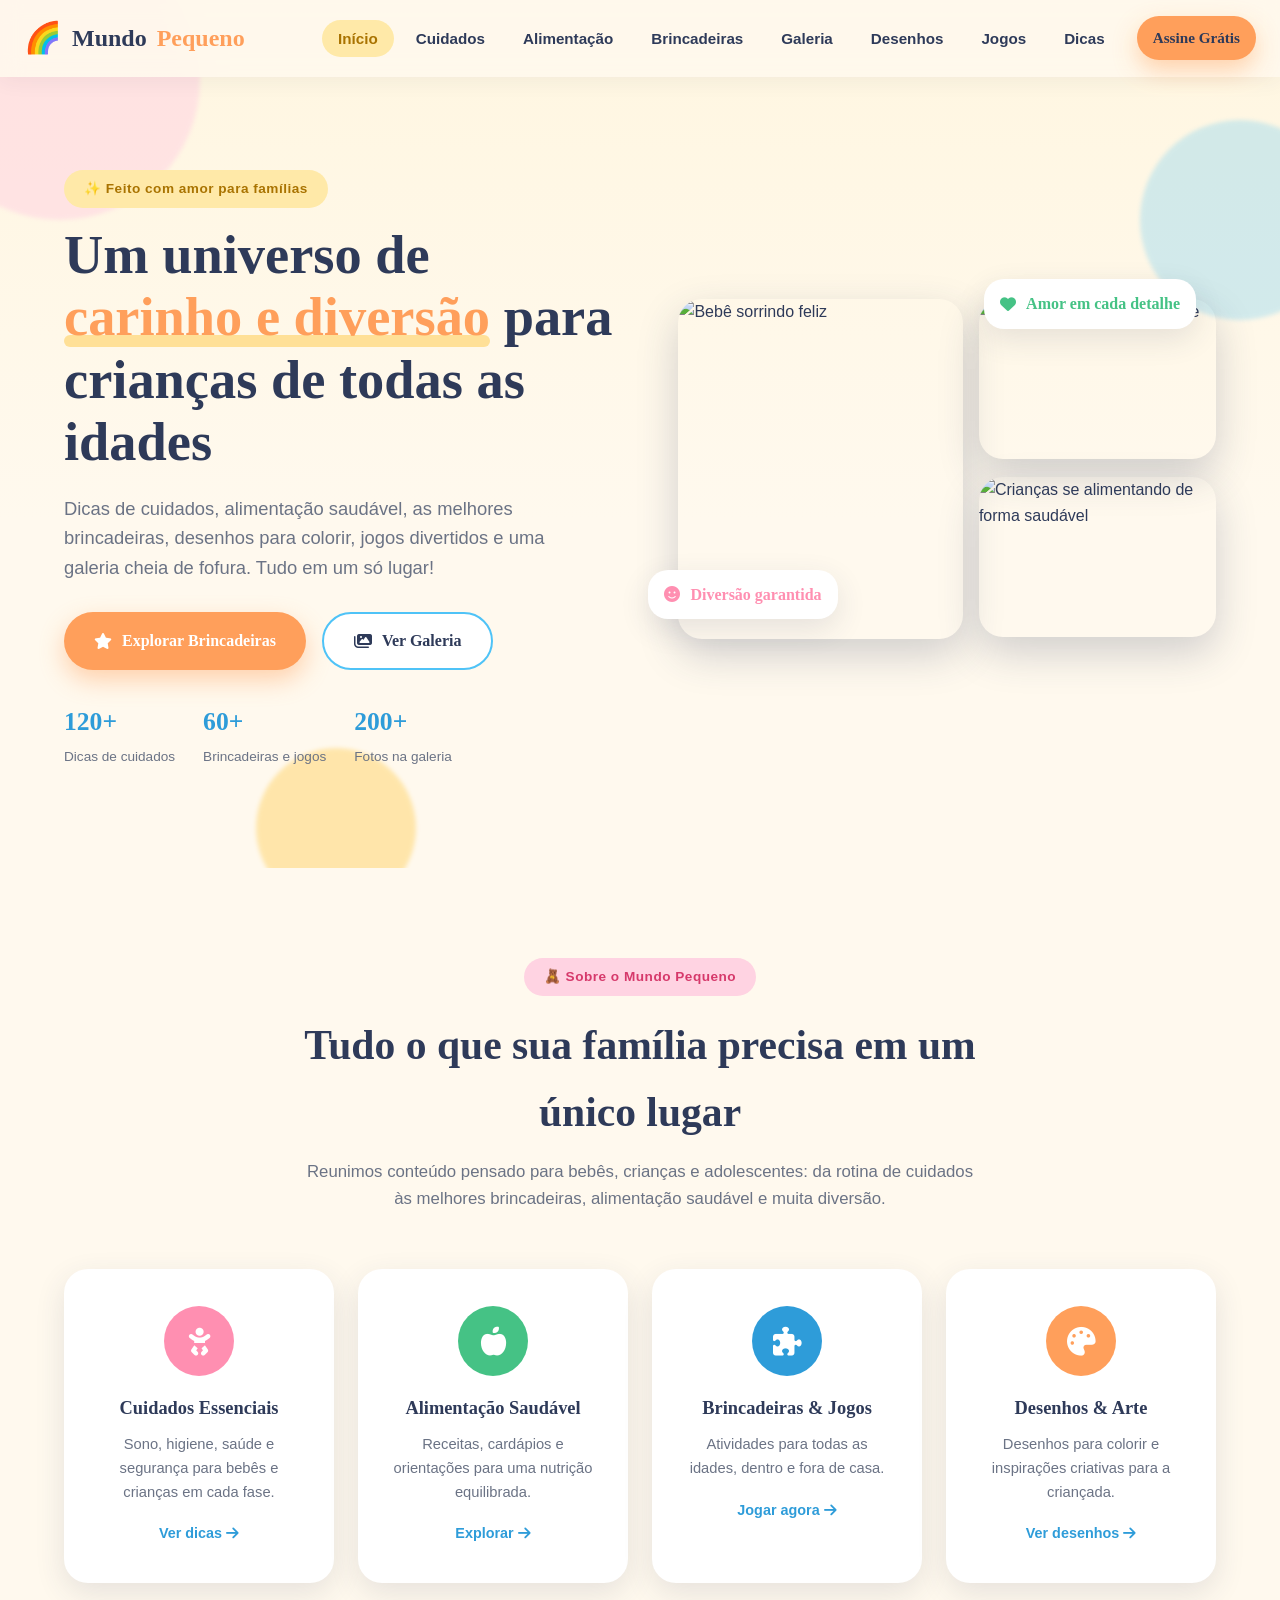
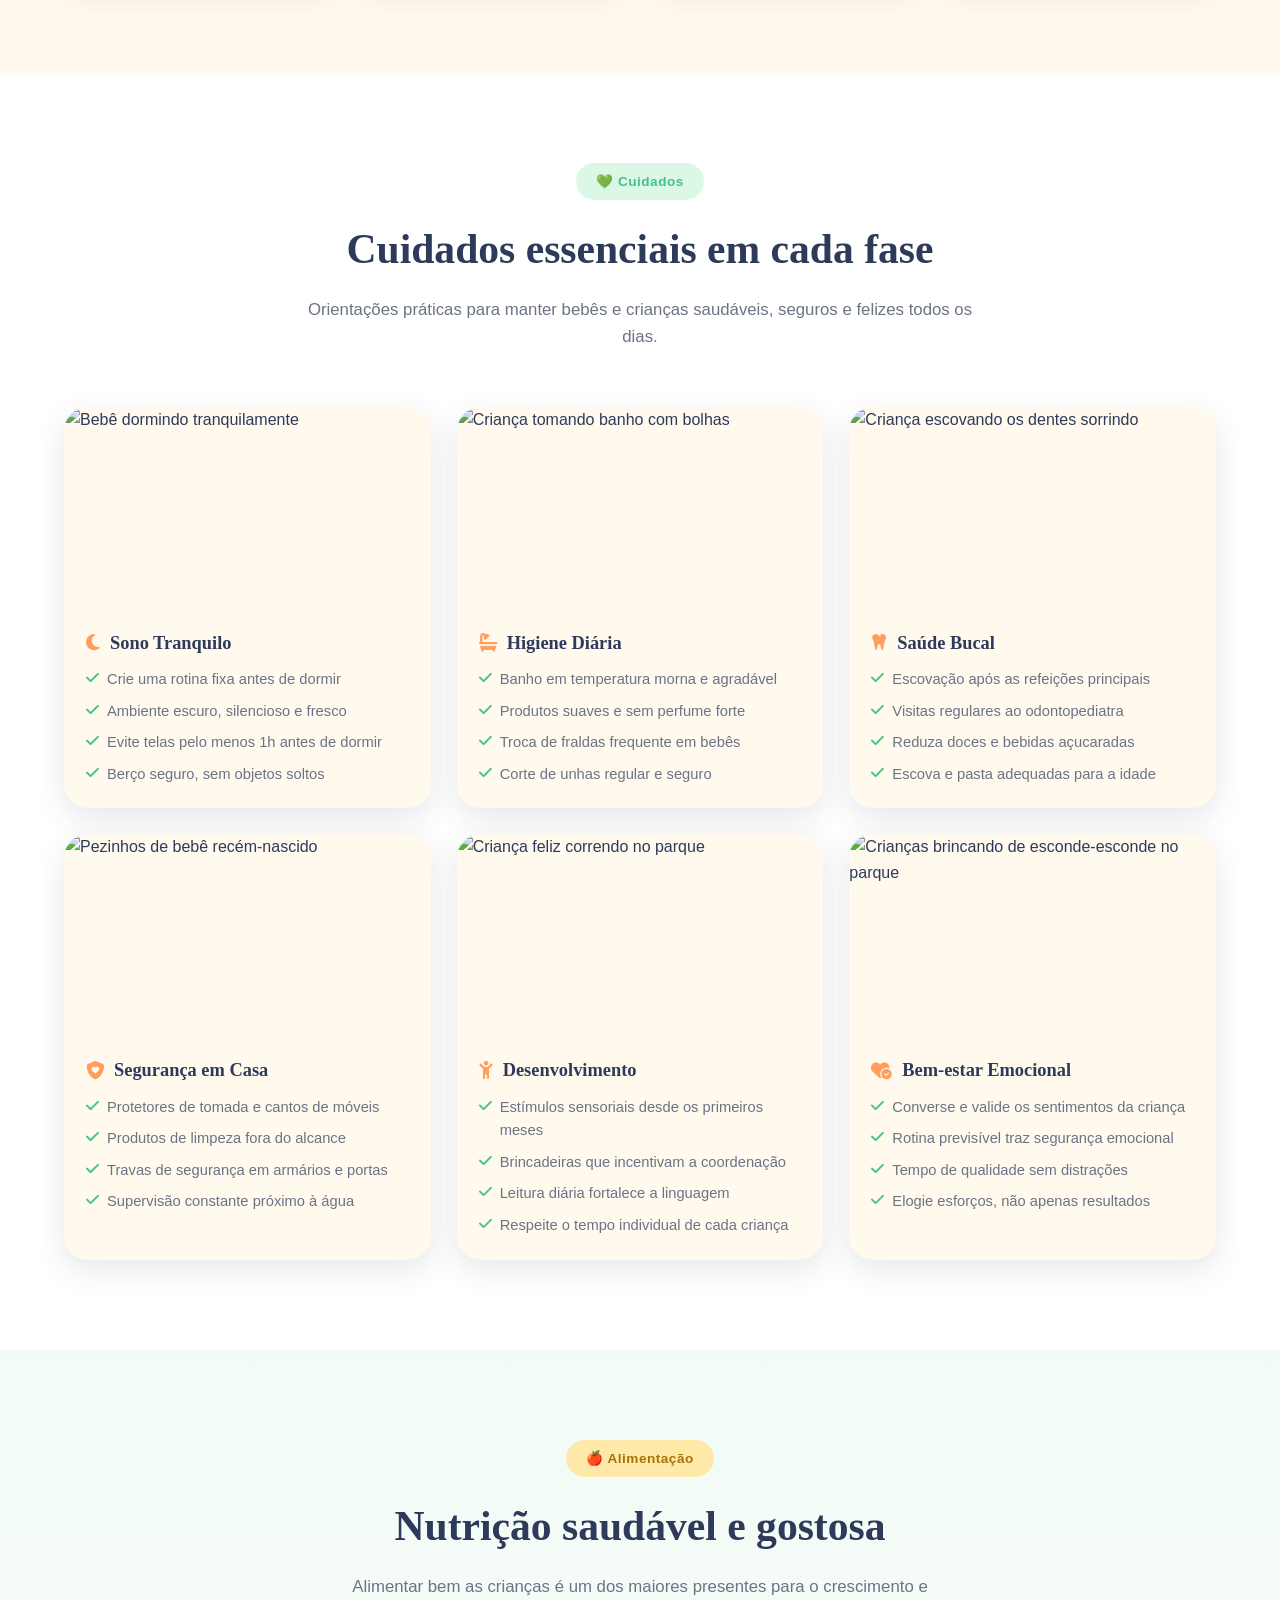
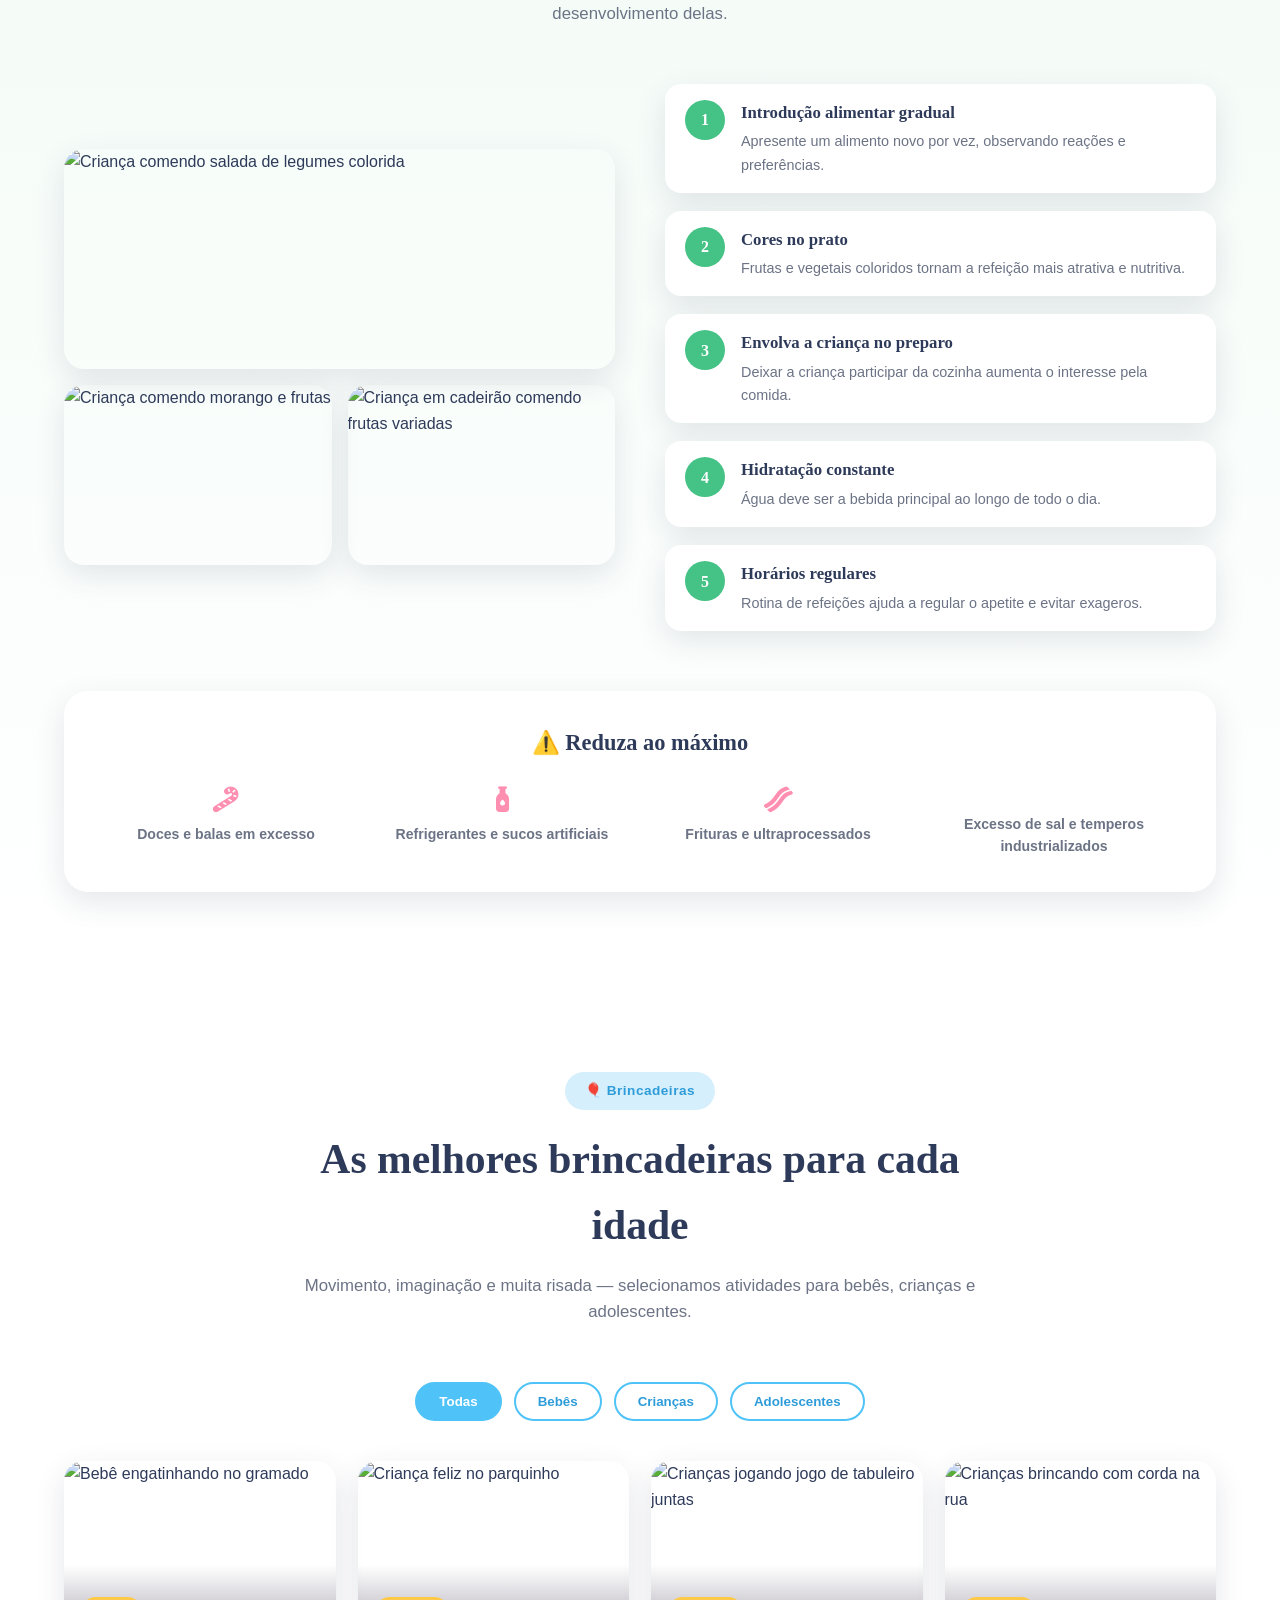
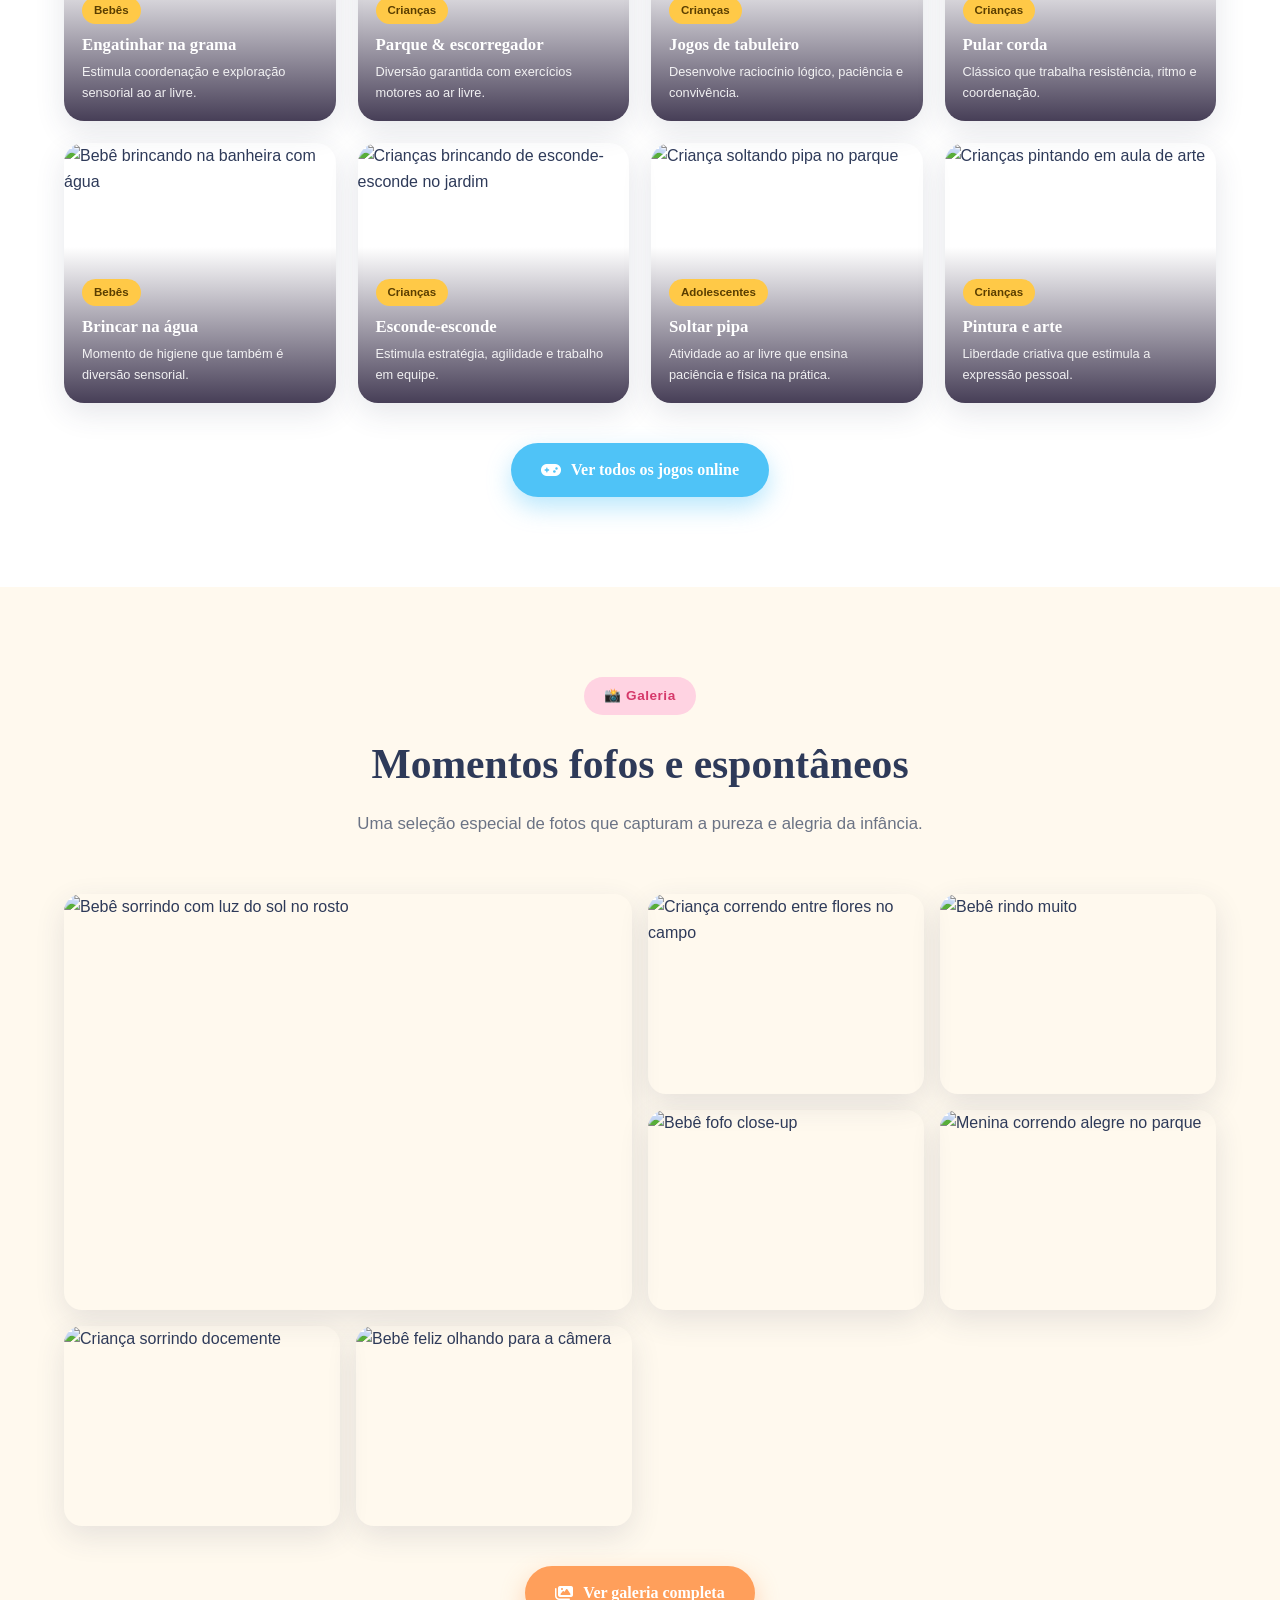
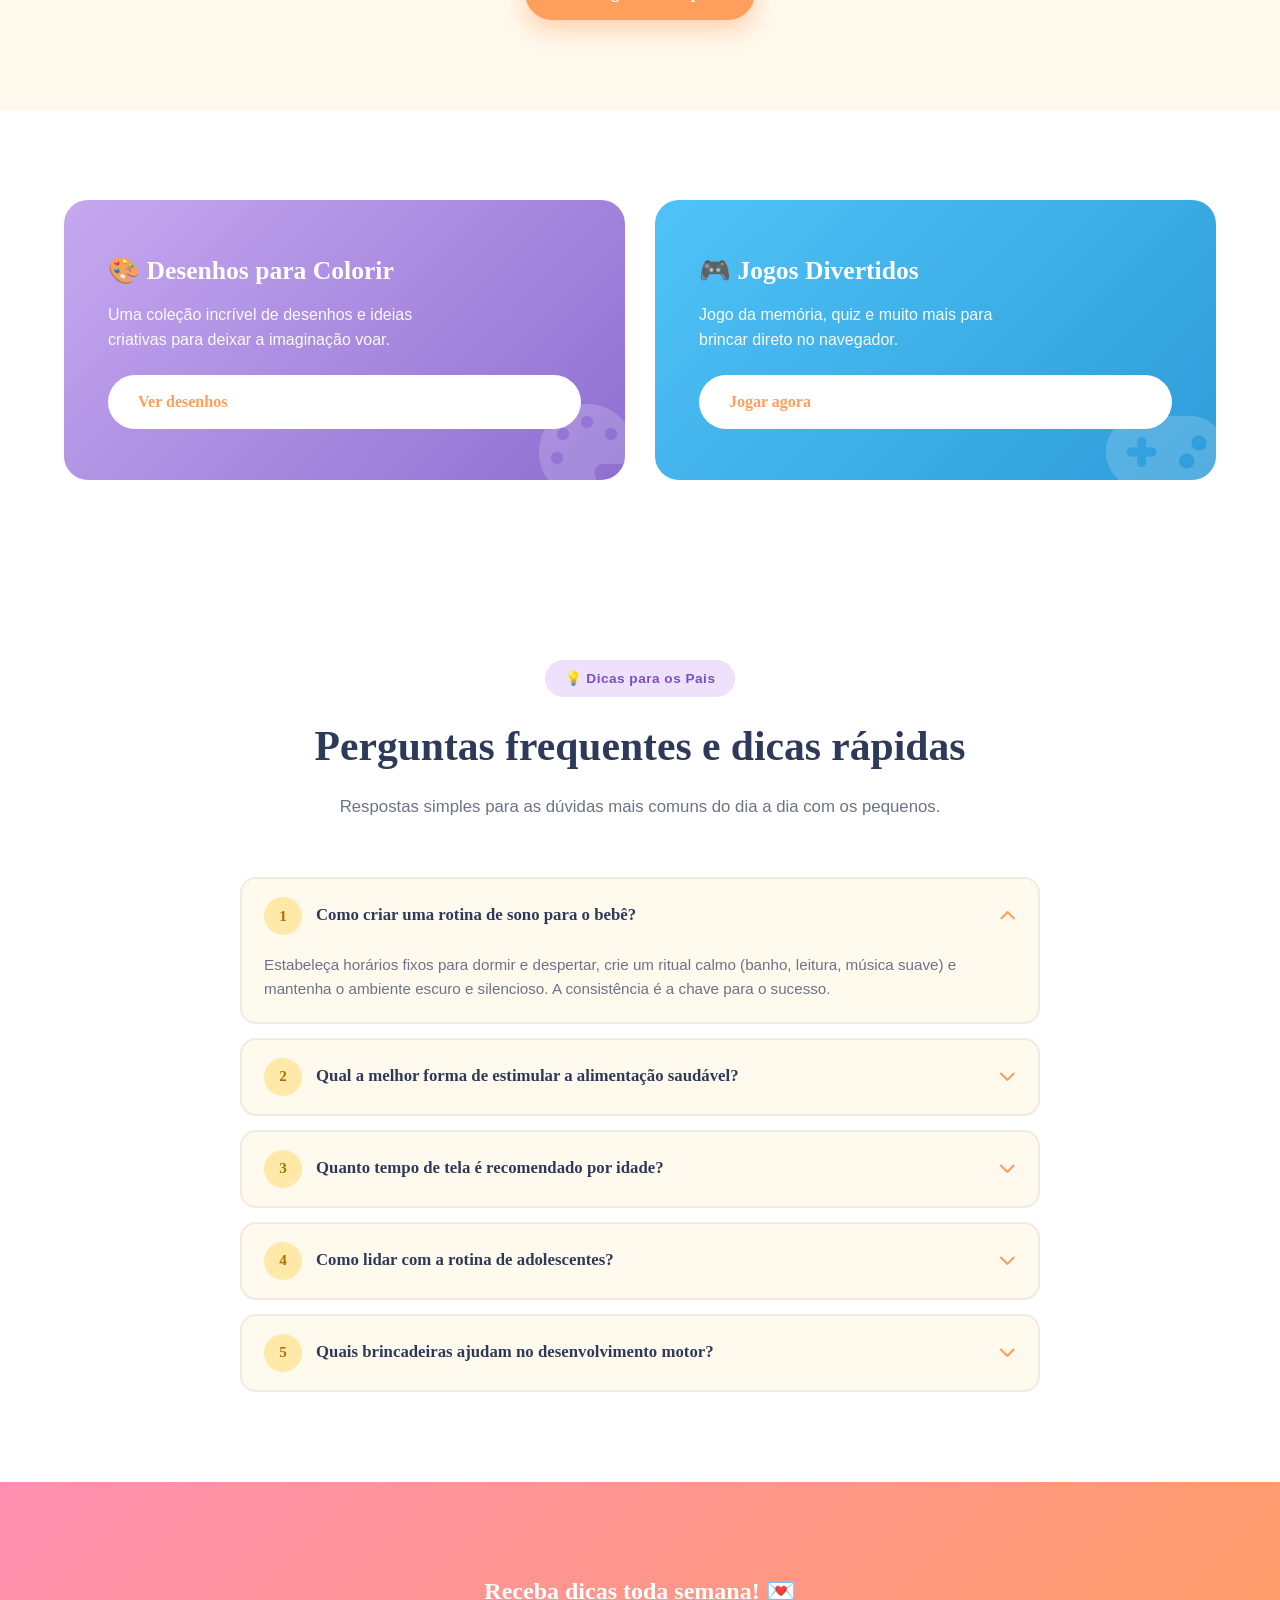
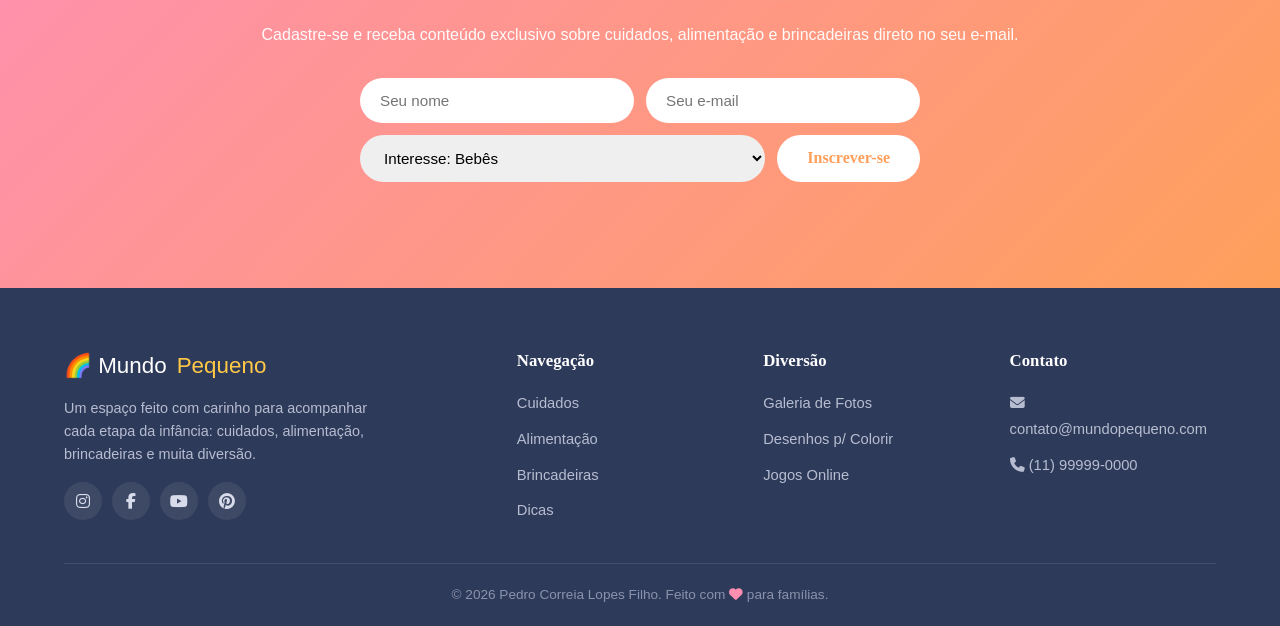
==== commit 22f723ff: "Update footer copyright name" ====
--- a/index.html
+++ b/index.html
@@ -429,7 +429,7 @@
       </div>
     </div>
     <div class="footer-bottom">
-      <p>© 2026 Mundo Pequeno. Feito com <i class="fa-solid fa-heart" style="color:#FF8FB1;"></i> para famílias.</p>
+      <p>© 2026 Pedro Correia Lopes Filho. Feito com <i class="fa-solid fa-heart" style="color:#FF8FB1;"></i> para famílias.</p>
     </div>
   </div>
 </footer>
--- a/css/style.css
+++ b/css/style.css
@@ -0,0 +1,634 @@
+/* =========================================================
+   MUNDO PEQUENO - Estilos gerais
+   Site infantil: cuidados, alimentação, brincadeiras, galeria,
+   desenhos e jogos para bebês, crianças e adolescentes.
+   ========================================================= */
+
+:root{
+  --amarelo: #FFC947;
+  --amarelo-claro: #FFE9A8;
+  --azul: #4FC3F7;
+  --azul-escuro: #2E9CD9;
+  --rosa: #FF8FB1;
+  --rosa-claro: #FFD3E2;
+  --verde: #7BE3A0;
+  --verde-escuro: #45C285;
+  --lilas: #C6A8F0;
+  --laranja: #FF9F5B;
+  --creme: #FFF9EE;
+  --branco: #FFFFFF;
+  --escuro: #2E3A59;
+  --cinza: #6B7385;
+  --sombra: 0 10px 30px rgba(46, 58, 89, 0.12);
+  --sombra-forte: 0 16px 40px rgba(46, 58, 89, 0.22);
+  --raio: 24px;
+  --raio-peq: 14px;
+}
+
+*{margin:0;padding:0;box-sizing:border-box;}
+
+html{scroll-behavior:smooth;}
+
+body{
+  font-family:'Nunito', sans-serif;
+  color:var(--escuro);
+  background:var(--creme);
+  overflow-x:hidden;
+  line-height:1.6;
+}
+
+h1,h2,h3,h4,.logo{
+  font-family:'Baloo 2', cursive;
+  font-weight:700;
+}
+
+img{max-width:100%;display:block;}
+
+a{text-decoration:none;color:inherit;}
+
+ul{list-style:none;}
+
+.container{
+  width:100%;
+  max-width:1200px;
+  margin:0 auto;
+  padding:0 24px;
+}
+
+section{position:relative;padding:90px 0;}
+
+.section-tag{
+  display:inline-flex;
+  align-items:center;
+  gap:8px;
+  background:var(--rosa-claro);
+  color:#D6396B;
+  font-weight:700;
+  padding:8px 20px;
+  border-radius:50px;
+  font-size:.85rem;
+  letter-spacing:.5px;
+  margin-bottom:16px;
+}
+.section-tag.blue{background:#D5EFFC;color:var(--azul-escuro);}
+.section-tag.green{background:#DBF7E6;color:var(--verde-escuro);}
+.section-tag.yellow{background:var(--amarelo-claro);color:#A97300;}
+.section-tag.purple{background:#EDE1FB;color:#7A4FC2;}
+
+.section-head{
+  text-align:center;
+  max-width:680px;
+  margin:0 auto 56px;
+}
+.section-head h2{
+  font-size:clamp(1.8rem,3.5vw,2.6rem);
+  color:var(--escuro);
+  margin-bottom:14px;
+}
+.section-head p{color:var(--cinza);font-size:1.05rem;}
+
+.btn{
+  display:inline-flex;
+  align-items:center;
+  gap:10px;
+  padding:14px 30px;
+  border-radius:50px;
+  font-weight:800;
+  font-family:'Baloo 2',cursive;
+  font-size:1rem;
+  cursor:pointer;
+  border:none;
+  transition:transform .25s ease, box-shadow .25s ease;
+  white-space:nowrap;
+}
+.btn:hover{transform:translateY(-4px) scale(1.02);}
+.btn-primary{background:var(--laranja);color:#fff;box-shadow:0 10px 24px rgba(255,159,91,.45);}
+.btn-primary:hover{box-shadow:0 14px 28px rgba(255,159,91,.55);}
+.btn-outline{background:#fff;color:var(--escuro);border:2px solid var(--azul);}
+.btn-outline:hover{background:var(--azul);color:#fff;}
+.btn-secondary{background:var(--azul);color:#fff;box-shadow:0 10px 24px rgba(79,195,247,.4);}
+.btn-white{background:#fff;color:var(--laranja);}
+.btn-sm{padding:9px 18px;font-size:.85rem;border-radius:40px;}
+
+/* ===================== HEADER ===================== */
+.site-header{
+  position:fixed;
+  top:0;left:0;right:0;
+  z-index:1000;
+  background:rgba(255,249,238,.9);
+  backdrop-filter:blur(10px);
+  box-shadow:0 4px 20px rgba(46,58,89,.06);
+  transition:all .3s ease;
+}
+.nav{
+  display:flex;
+  align-items:center;
+  justify-content:space-between;
+  padding:14px 24px;
+  max-width:1280px;
+  margin:0 auto;
+}
+.logo{
+  display:flex;
+  align-items:center;
+  gap:10px;
+  font-size:1.5rem;
+  color:var(--escuro);
+}
+.logo span{color:var(--laranja);}
+.logo .emoji-logo{
+  font-size:1.9rem;
+  display:inline-block;
+  animation:balanco 2.6s ease-in-out infinite;
+}
+@keyframes balanco{
+  0%,100%{transform:rotate(-8deg);}
+  50%{transform:rotate(8deg);}
+}
+.nav-links{
+  display:flex;
+  align-items:center;
+  gap:6px;
+}
+.nav-links a{
+  padding:10px 16px;
+  border-radius:50px;
+  font-weight:700;
+  font-size:.95rem;
+  color:var(--escuro);
+  transition:.2s;
+}
+.nav-links a:hover, .nav-links a.active{background:var(--amarelo-claro);color:#A97300;}
+.nav-cta{margin-left:10px;}
+.nav-toggle{
+  display:none;
+  flex-direction:column;
+  gap:5px;
+  background:none;
+  border:none;
+  cursor:pointer;
+  padding:8px;
+}
+.nav-toggle span{width:26px;height:3px;background:var(--escuro);border-radius:3px;transition:.3s;}
+
+/* ===================== HERO ===================== */
+.hero{
+  padding:170px 0 100px;
+  position:relative;
+  overflow:hidden;
+  background:linear-gradient(180deg,#FFF6E0 0%, var(--creme) 60%);
+}
+.hero-blob{
+  position:absolute;
+  border-radius:50%;
+  filter:blur(2px);
+  opacity:.55;
+  z-index:0;
+}
+.blob1{width:280px;height:280px;background:var(--rosa-claro);top:-60px;left:-80px;}
+.blob2{width:200px;height:200px;background:var(--azul);opacity:.25;top:120px;right:-60px;}
+.blob3{width:160px;height:160px;background:var(--amarelo);opacity:.4;bottom:-40px;left:20%;}
+.hero .container{
+  display:grid;
+  grid-template-columns:1.05fr 1fr;
+  gap:50px;
+  align-items:center;
+  position:relative;
+  z-index:1;
+}
+.hero-text h1{
+  font-size:clamp(2.2rem,5vw,3.4rem);
+  line-height:1.15;
+  margin-bottom:20px;
+  color:var(--escuro);
+}
+.hero-text h1 .highlight{
+  color:var(--laranja);
+  position:relative;
+  display:inline-block;
+}
+.hero-text h1 .highlight::after{
+  content:'';
+  position:absolute;
+  left:0;bottom:2px;
+  width:100%;height:12px;
+  background:var(--amarelo);
+  opacity:.5;
+  z-index:-1;
+  border-radius:6px;
+}
+.hero-text p{font-size:1.15rem;color:var(--cinza);margin-bottom:30px;max-width:520px;}
+.hero-actions{display:flex;gap:16px;flex-wrap:wrap;margin-bottom:32px;}
+.hero-stats{display:flex;gap:28px;flex-wrap:wrap;}
+.hero-stats div{text-align:left;}
+.hero-stats strong{display:block;font-size:1.6rem;font-family:'Baloo 2',cursive;color:var(--azul-escuro);}
+.hero-stats span{font-size:.85rem;color:var(--cinza);}
+
+.hero-visual{position:relative;}
+.hero-collage{
+  position:relative;
+  display:grid;
+  grid-template-columns:1.2fr 1fr;
+  gap:16px;
+}
+.hero-collage img{
+  border-radius:var(--raio);
+  box-shadow:var(--sombra-forte);
+  object-fit:cover;
+  width:100%;
+}
+.hero-collage .img-a{height:340px;grid-row:span 2;}
+.hero-collage .img-b{height:160px;}
+.hero-collage .img-c{height:160px;}
+.hero-sticker{
+  position:absolute;
+  background:#fff;
+  border-radius:20px;
+  padding:12px 16px;
+  box-shadow:var(--sombra);
+  display:flex;
+  align-items:center;
+  gap:10px;
+  font-weight:800;
+  font-family:'Baloo 2',cursive;
+  animation:float 4s ease-in-out infinite;
+}
+.sticker1{top:-20px;right:20px;color:var(--verde-escuro);}
+.sticker2{bottom:20px;left:-30px;color:var(--rosa);animation-delay:1s;}
+@keyframes float{
+  0%,100%{transform:translateY(0);}
+  50%{transform:translateY(-14px);}
+}
+
+/* ===================== FEATURES / SOBRE ===================== */
+.features-grid{
+  display:grid;
+  grid-template-columns:repeat(4,1fr);
+  gap:24px;
+}
+.feature-card{
+  background:#fff;
+  border-radius:var(--raio);
+  padding:34px 26px;
+  text-align:center;
+  box-shadow:var(--sombra);
+  transition:transform .3s ease, box-shadow .3s ease;
+  border:3px solid transparent;
+}
+.feature-card:hover{transform:translateY(-10px);border-color:var(--amarelo);}
+.feature-icon{
+  width:70px;height:70px;
+  border-radius:50%;
+  display:flex;align-items:center;justify-content:center;
+  font-size:1.8rem;
+  margin:0 auto 18px;
+  color:#fff;
+}
+.feature-card:nth-child(1) .feature-icon{background:var(--rosa);}
+.feature-card:nth-child(2) .feature-icon{background:var(--verde-escuro);}
+.feature-card:nth-child(3) .feature-icon{background:var(--azul-escuro);}
+.feature-card:nth-child(4) .feature-icon{background:var(--laranja);}
+.feature-card h3{font-size:1.15rem;margin-bottom:10px;}
+.feature-card p{color:var(--cinza);font-size:.92rem;margin-bottom:16px;}
+.feature-link{font-weight:800;color:var(--azul-escuro);font-size:.9rem;}
+
+/* ===================== CUIDADOS ===================== */
+.cuidados-section{background:#fff;}
+.cuidados-grid{
+  display:grid;
+  grid-template-columns:repeat(3,1fr);
+  gap:26px;
+}
+.cuidado-card{
+  border-radius:var(--raio);
+  overflow:hidden;
+  box-shadow:var(--sombra);
+  background:var(--creme);
+  transition:transform .3s ease;
+}
+.cuidado-card:hover{transform:translateY(-8px);}
+.cuidado-card img{height:200px;object-fit:cover;}
+.cuidado-body{padding:22px;}
+.cuidado-body h3{
+  display:flex;align-items:center;gap:10px;
+  font-size:1.15rem;margin-bottom:10px;color:var(--escuro);
+}
+.cuidado-body h3 i{color:var(--laranja);}
+.cuidado-body ul{display:flex;flex-direction:column;gap:8px;}
+.cuidado-body li{
+  font-size:.92rem;color:var(--cinza);
+  display:flex;gap:8px;align-items:flex-start;
+}
+.cuidado-body li i{color:var(--verde-escuro);margin-top:3px;}
+
+/* ===================== ALIMENTAÇÃO ===================== */
+.alimentacao-section{
+  background:linear-gradient(180deg,#F2FBF6 0%, #fff 100%);
+}
+.alimentacao-wrap{
+  display:grid;
+  grid-template-columns:1fr 1fr;
+  gap:50px;
+  align-items:center;
+}
+.alimentacao-imgs{
+  display:grid;
+  grid-template-columns:1fr 1fr;
+  gap:16px;
+}
+.alimentacao-imgs img{border-radius:20px;box-shadow:var(--sombra);height:180px;object-fit:cover;}
+.alimentacao-imgs img:first-child{grid-column:1/-1;height:220px;}
+.plate-tips{display:flex;flex-direction:column;gap:18px;}
+.plate-tip{
+  display:flex;gap:16px;
+  background:#fff;
+  border-radius:16px;
+  padding:16px 20px;
+  box-shadow:var(--sombra);
+  align-items:flex-start;
+}
+.plate-tip .num{
+  min-width:40px;height:40px;border-radius:50%;
+  background:var(--verde-escuro);color:#fff;
+  display:flex;align-items:center;justify-content:center;
+  font-family:'Baloo 2',cursive;font-weight:700;
+}
+.plate-tip h4{margin-bottom:4px;font-size:1.05rem;}
+.plate-tip p{color:var(--cinza);font-size:.9rem;}
+
+.food-avoid{
+  margin-top:60px;
+  background:#fff;
+  border-radius:var(--raio);
+  box-shadow:var(--sombra);
+  padding:34px;
+}
+.food-avoid h3{text-align:center;margin-bottom:26px;font-size:1.4rem;}
+.avoid-grid{
+  display:grid;
+  grid-template-columns:repeat(4,1fr);
+  gap:20px;
+  text-align:center;
+}
+.avoid-grid .item i{
+  font-size:1.6rem;color:var(--rosa);margin-bottom:10px;
+}
+.avoid-grid .item p{font-size:.88rem;color:var(--cinza);font-weight:700;}
+
+/* ===================== BRINCADEIRAS PREVIEW ===================== */
+.brincadeiras-section{background:#fff;}
+.age-filters{
+  display:flex;justify-content:center;gap:12px;flex-wrap:wrap;margin-bottom:40px;
+}
+.age-filters button{
+  padding:10px 22px;border-radius:50px;border:2px solid var(--azul);
+  background:#fff;color:var(--azul-escuro);font-weight:700;cursor:pointer;
+  font-family:'Nunito',sans-serif;transition:.2s;
+}
+.age-filters button.active,.age-filters button:hover{background:var(--azul);color:#fff;}
+
+.play-grid{
+  display:grid;
+  grid-template-columns:repeat(4,1fr);
+  gap:22px;
+}
+.play-card{
+  position:relative;
+  border-radius:20px;
+  overflow:hidden;
+  box-shadow:var(--sombra);
+  height:260px;
+  cursor:default;
+}
+.play-card img{width:100%;height:100%;object-fit:cover;transition:transform .4s ease;}
+.play-card:hover img{transform:scale(1.08);}
+.play-card-overlay{
+  position:absolute;inset:0;
+  background:linear-gradient(180deg,rgba(0,0,0,0) 40%, rgba(30,20,50,.82) 100%);
+  display:flex;flex-direction:column;justify-content:flex-end;
+  padding:18px;color:#fff;
+}
+.play-card-overlay .tag{
+  align-self:flex-start;
+  background:var(--amarelo);color:#5A3E00;
+  font-size:.72rem;font-weight:800;padding:4px 12px;border-radius:20px;margin-bottom:8px;
+}
+.play-card-overlay h4{font-size:1.05rem;margin-bottom:4px;}
+.play-card-overlay p{font-size:.8rem;opacity:.9;}
+
+/* ===================== GALERIA PREVIEW / GRID ===================== */
+.gallery-section{background:var(--creme);}
+.gallery-filters{
+  display:flex;justify-content:center;gap:10px;flex-wrap:wrap;margin-bottom:34px;
+}
+.gallery-filters button{
+  padding:9px 20px;border-radius:50px;border:none;background:#fff;
+  color:var(--escuro);font-weight:700;cursor:pointer;box-shadow:var(--sombra);
+  font-family:'Nunito',sans-serif; transition:.2s;
+}
+.gallery-filters button.active{background:var(--rosa);color:#fff;}
+
+.gallery-grid{
+  display:grid;
+  grid-template-columns:repeat(4,1fr);
+  grid-auto-rows:200px;
+  gap:16px;
+}
+.gallery-item{border-radius:18px;overflow:hidden;cursor:pointer;position:relative;box-shadow:var(--sombra);}
+.gallery-item img{width:100%;height:100%;object-fit:cover;transition:transform .5s ease;}
+.gallery-item:hover img{transform:scale(1.1);}
+.gallery-item::after{
+  content:'\f00e';
+  font-family:'Font Awesome 6 Free';font-weight:900;
+  position:absolute;inset:0;
+  display:flex;align-items:center;justify-content:center;
+  background:rgba(46,58,89,0);
+  color:#fff;font-size:1.4rem;opacity:0;
+  transition:.3s;
+}
+.gallery-item:hover::after{background:rgba(46,58,89,.35);opacity:1;}
+.gallery-item.big{grid-column:span 2;grid-row:span 2;}
+
+/* Lightbox */
+.lightbox{
+  position:fixed;inset:0;background:rgba(20,15,30,.9);
+  display:none;align-items:center;justify-content:center;z-index:2000;
+  padding:30px;
+}
+.lightbox.open{display:flex;}
+.lightbox img{max-width:90vw;max-height:85vh;border-radius:16px;box-shadow:0 20px 60px rgba(0,0,0,.5);}
+.lightbox-close{
+  position:absolute;top:26px;right:34px;color:#fff;font-size:2rem;cursor:pointer;
+  background:none;border:none;
+}
+.lightbox-nav{
+  position:absolute;top:50%;transform:translateY(-50%);
+  background:rgba(255,255,255,.15);border:none;color:#fff;
+  font-size:1.6rem;padding:16px 18px;border-radius:50%;cursor:pointer;
+}
+.lightbox-prev{left:24px;}
+.lightbox-next{right:24px;}
+
+/* ===================== DESENHOS / JOGOS PREVIEW CTA ===================== */
+.cta-duo{
+  display:grid;grid-template-columns:1fr 1fr;gap:30px;
+}
+.cta-card{
+  border-radius:var(--raio);
+  padding:44px;
+  color:#fff;
+  position:relative;
+  overflow:hidden;
+  min-height:280px;
+  display:flex;flex-direction:column;justify-content:center;
+}
+.cta-card.desenhos{background:linear-gradient(135deg,var(--lilas),#8E6FD1);}
+.cta-card.jogos{background:linear-gradient(135deg,var(--azul),var(--azul-escuro));}
+.cta-card h3{font-size:1.6rem;margin-bottom:10px;}
+.cta-card p{margin-bottom:22px;opacity:.95;max-width:320px;}
+.cta-card .deco{
+  position:absolute;font-size:6rem;opacity:.18;bottom:-20px;right:-10px;
+}
+
+/* ===================== DICAS (accordion) ===================== */
+.dicas-section{background:#fff;}
+.accordion{max-width:800px;margin:0 auto;display:flex;flex-direction:column;gap:14px;}
+.accordion-item{
+  border:2px solid #F0EAE0;border-radius:16px;overflow:hidden;background:var(--creme);
+}
+.accordion-head{
+  display:flex;align-items:center;justify-content:space-between;
+  padding:18px 22px;cursor:pointer;font-weight:800;font-family:'Baloo 2',cursive;
+  font-size:1.05rem;
+}
+.accordion-head i{transition:transform .3s ease;color:var(--laranja);}
+.accordion-item.open .accordion-head i{transform:rotate(180deg);}
+.accordion-body{
+  max-height:0;overflow:hidden;transition:max-height .35s ease;
+  padding:0 22px;
+}
+.accordion-item.open .accordion-body{padding-bottom:20px;}
+.accordion-body p{color:var(--cinza);font-size:.95rem;}
+.accordion-head .num-icon{
+  width:38px;height:38px;border-radius:50%;background:var(--amarelo-claro);
+  color:#A97300;display:flex;align-items:center;justify-content:center;margin-right:14px;font-size:.95rem;
+}
+.accordion-head-left{display:flex;align-items:center;}
+
+/* ===================== NEWSLETTER ===================== */
+.newsletter-section{
+  background:linear-gradient(135deg,var(--rosa) 0%, var(--laranja) 100%);
+  color:#fff;
+  text-align:center;
+  border-radius:0;
+  position:relative;
+  overflow:hidden;
+}
+.newsletter-section h2{color:#fff;margin-bottom:12px;}
+.newsletter-section p{opacity:.95;margin-bottom:30px;}
+.newsletter-form{
+  display:flex;gap:12px;max-width:560px;margin:0 auto;flex-wrap:wrap;justify-content:center;
+}
+.newsletter-form input, .newsletter-form select{
+  flex:1;min-width:180px;padding:14px 20px;border-radius:50px;border:none;font-family:'Nunito',sans-serif;font-size:.95rem;
+}
+.newsletter-msg{margin-top:16px;font-weight:700;}
+
+/* ===================== FOOTER ===================== */
+.site-footer{background:var(--escuro);color:#D7DBEA;padding:60px 0 20px;}
+.footer-grid{
+  display:grid;grid-template-columns:2fr 1fr 1fr 1fr;gap:40px;margin-bottom:40px;
+}
+.footer-grid h4{color:#fff;margin-bottom:16px;font-size:1.05rem;}
+.footer-grid ul{display:flex;flex-direction:column;gap:10px;}
+.footer-grid ul a{color:#B7BDD1;font-size:.92rem;transition:.2s;}
+.footer-grid ul a:hover{color:var(--amarelo);}
+.footer-logo{display:flex;align-items:center;gap:10px;font-size:1.4rem;color:#fff;margin-bottom:14px;}
+.footer-logo span{color:var(--amarelo);}
+.footer-brand p{color:#B7BDD1;font-size:.9rem;max-width:320px;margin-bottom:16px;}
+.social-icons{display:flex;gap:10px;}
+.social-icons a{
+  width:38px;height:38px;border-radius:50%;background:rgba(255,255,255,.08);
+  display:flex;align-items:center;justify-content:center;transition:.2s;
+}
+.social-icons a:hover{background:var(--amarelo);color:#2E3A59;}
+.footer-bottom{
+  border-top:1px solid rgba(255,255,255,.1);padding-top:20px;
+  text-align:center;font-size:.85rem;color:#8B92AC;
+}
+
+/* ===================== PAGE HEADER (subpáginas) ===================== */
+.page-hero{
+  padding:160px 0 70px;
+  text-align:center;
+  background:linear-gradient(180deg,#FFF6E0 0%, var(--creme) 100%);
+  position:relative;
+  overflow:hidden;
+}
+.page-hero h1{font-size:clamp(2rem,4vw,3rem);margin-bottom:14px;}
+.page-hero p{color:var(--cinza);max-width:600px;margin:0 auto;font-size:1.05rem;}
+.breadcrumb{display:flex;justify-content:center;gap:8px;margin-bottom:20px;color:var(--cinza);font-size:.9rem;}
+.breadcrumb a{color:var(--azul-escuro);font-weight:700;}
+
+/* ===================== SCROLL ANIMATIONS ===================== */
+.reveal{opacity:0;transform:translateY(40px);transition:opacity .7s ease, transform .7s ease;}
+.reveal.visible{opacity:1;transform:translateY(0);}
+
+/* ===================== BACK TO TOP ===================== */
+.back-to-top{
+  position:fixed;bottom:26px;right:26px;
+  width:52px;height:52px;border-radius:50%;
+  background:var(--laranja);color:#fff;
+  display:flex;align-items:center;justify-content:center;
+  font-size:1.2rem;box-shadow:var(--sombra-forte);
+  cursor:pointer;z-index:900;opacity:0;pointer-events:none;
+  transition:opacity .3s ease, transform .3s ease;
+  border:none;
+}
+.back-to-top.show{opacity:1;pointer-events:auto;}
+.back-to-top:hover{transform:translateY(-4px);}
+
+/* ===================== RESPONSIVE ===================== */
+@media (max-width:1024px){
+  .features-grid{grid-template-columns:repeat(2,1fr);}
+  .cuidados-grid{grid-template-columns:repeat(2,1fr);}
+  .play-grid{grid-template-columns:repeat(2,1fr);}
+  .gallery-grid{grid-template-columns:repeat(3,1fr);}
+  .alimentacao-wrap{grid-template-columns:1fr;}
+  .footer-grid{grid-template-columns:1fr 1fr;}
+  .avoid-grid{grid-template-columns:repeat(2,1fr);}
+}
+
+@media (max-width:860px){
+  .nav-links{
+    position:absolute;top:100%;left:0;right:0;
+    background:#fff;flex-direction:column;align-items:stretch;
+    padding:16px;box-shadow:var(--sombra);
+    display:none;gap:4px;
+  }
+  .nav-links.open{display:flex;}
+  .nav-links a{padding:14px 18px;}
+  .nav-toggle{display:flex;}
+  .nav-cta{margin:10px 0 0;}
+  .hero .container{grid-template-columns:1fr;}
+  .hero-text{text-align:center;}
+  .hero-text p{margin:0 auto 30px;}
+  .hero-actions,.hero-stats{justify-content:center;}
+  .hero-collage{margin-top:20px;}
+  .cta-duo{grid-template-columns:1fr;}
+}
+
+@media (max-width:640px){
+  section{padding:60px 0;}
+  .features-grid{grid-template-columns:1fr;}
+  .cuidados-grid{grid-template-columns:1fr;}
+  .play-grid{grid-template-columns:1fr 1fr;}
+  .gallery-grid{grid-template-columns:1fr 1fr;grid-auto-rows:150px;}
+  .gallery-item.big{grid-column:span 2;grid-row:span 1;}
+  .avoid-grid{grid-template-columns:1fr 1fr;}
+  .footer-grid{grid-template-columns:1fr;}
+  .newsletter-form{flex-direction:column;}
+  .hero-collage{grid-template-columns:1fr 1fr;}
+  .hero-collage .img-a{grid-row:span 1;height:200px;}
+  .hero-collage .img-b,.hero-collage .img-c{height:150px;}
+}
